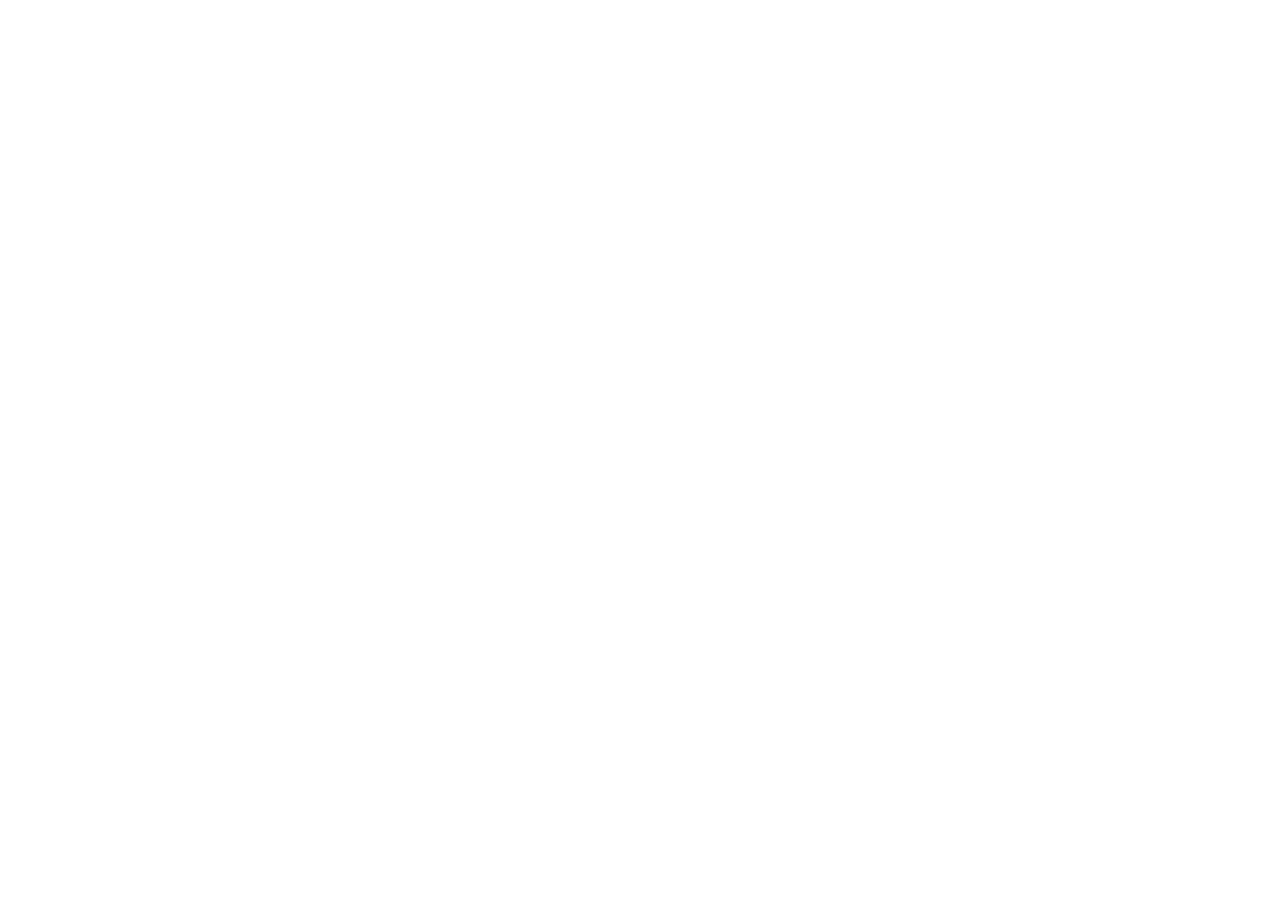
==== index.html @ ea88777b "创建仓库" ====
<!DOCTYPE html>
<html lang="en">
<head>
    <meta charset="UTF-8">
    <meta http-equiv="X-UA-Compatible" content="IE=edge">
    <meta name="viewport" content="width=device-width, initial-scale=1.0">
    <title>Document</title>
</head>
<body>
    
</body>
</html>
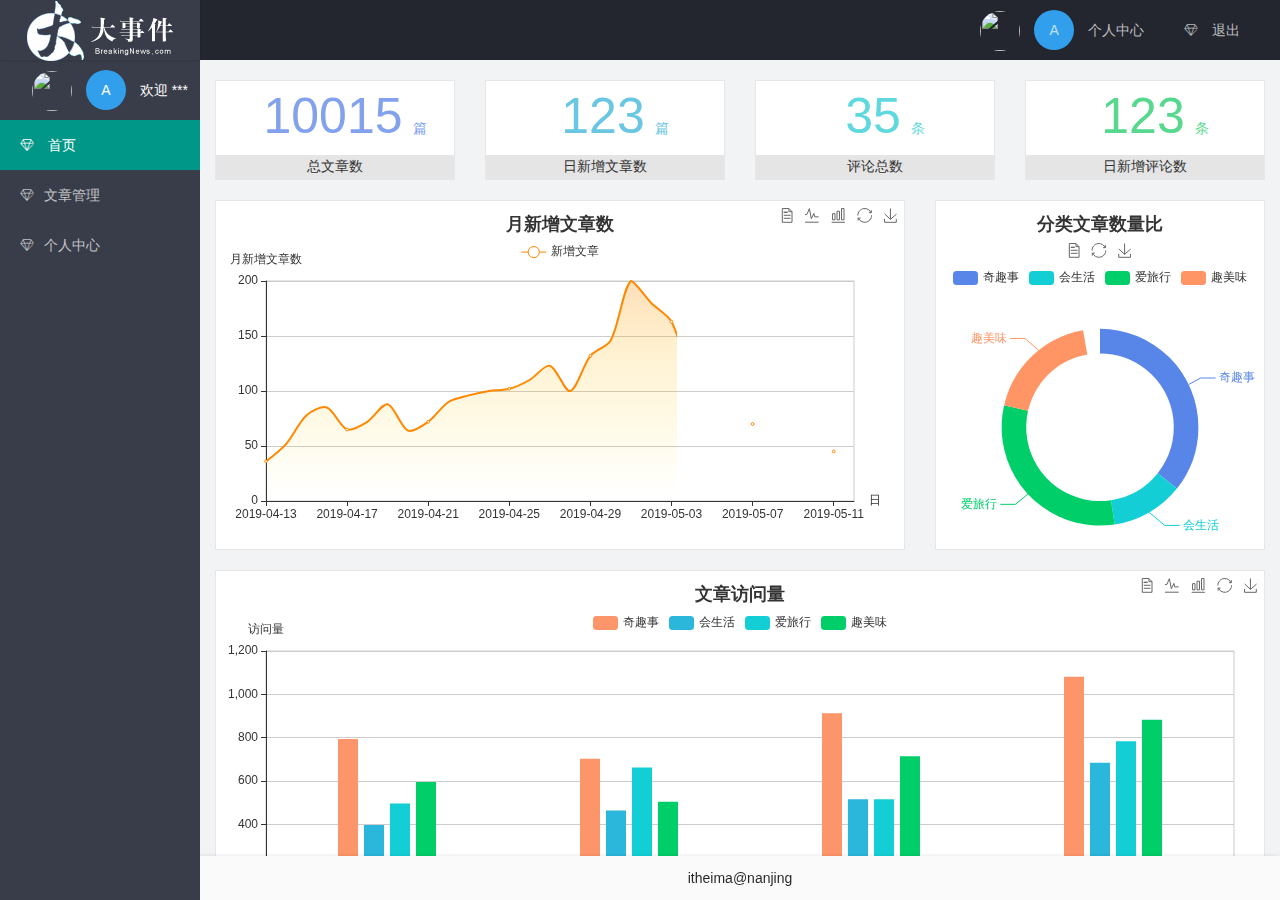
==== commit 946caa61: "bf_index开发中" ====
--- a/index.html
+++ b/index.html
@@ -1,12 +1,111 @@
 <!DOCTYPE html>
 <html lang="en">
+
 <head>
     <meta charset="UTF-8">
     <meta http-equiv="X-UA-Compatible" content="IE=edge">
     <meta name="viewport" content="width=device-width, initial-scale=1.0">
     <title>Document</title>
+    <link rel="stylesheet" href="./assets/lib/layui/css/layui.css">
+    <link rel="stylesheet" href="./assets/css/index.css">
 </head>
+
 <body>
-    
+    <div class="layui-layout layui-layout-admin">
+        <div class="layui-header">
+            <div class="layui-logo layui-hide-xs layui-bg-black">
+                <img src="./assets/images/logo.png" alt="">
+            </div>
+            <!-- 头部区域（可配合layui 已有的水平导航） -->
+            
+            <ul class="layui-nav layui-layout-right">
+                <li class="layui-nav-item layui-hide layui-show-md-inline-block">
+                    <a href="javascript:;" class="userinfo">
+                        <img src="//tva1.sinaimg.cn/crop.0.0.118.118.180/5db11ff4gw1e77d3nqrv8j203b03cweg.jpg"
+                            class="layui-nav-img">
+                            <span class="text-avatar">A</span>
+                        个人中心
+                    </a>
+                    <dl class="layui-nav-child">
+                        <dd><a href="">基本资料</a></dd>
+                        <dd><a href="">更换头像</a></dd>
+                        <dd><a href="">重置密码</a></dd>
+                    </dl>
+                </li>
+                <li class="layui-nav-item" lay-header-event="menuRight" lay-unselect>
+                    <a href="javascript:;">
+                        <!-- <i class="layui-icon layui-icon-more-vertical"></i> -->
+                        <i class="layui-icon layui-icon-diamond"></i>  
+                        退出
+                    </a>
+                </li>
+            </ul>
+        </div>
+
+        <!-- 左侧导航区域（可配合layui已有的垂直导航） -->
+        <div class="layui-side layui-bg-black">
+            <div class="layui-side-scroll">
+                <div class="userinfo">
+                    <img src="//tva1.sinaimg.cn/crop.0.0.118.118.180/5db11ff4gw1e77d3nqrv8j203b03cweg.jpg"
+                        class="layui-nav-img">
+                        <span class="text-avatar">A</span>
+                        <span>欢迎 ***</span>
+                </div>
+                <ul class="layui-nav layui-nav-tree " lay-filter="test" lay-shrink="all" >
+                    <li class="layui-nav-item layui-this">
+                        
+                        <a href="./home/dashboard.html" target="fm">
+                            <i class="layui-icon layui-icon-diamond"></i>  首页</a>
+                    </li>
+                    <!-- 文章管理 -->
+                    <li class="layui-nav-item ">
+                        
+                        <a class="" href="javascript:;">
+                            <i class="layui-icon layui-icon-diamond"></i>文章管理</a>
+                        <dl class="layui-nav-child ">
+                            <dd><a href="javascript:;">
+                                <i class="layui-icon layui-icon-diamond"></i>  文章类别</a></dd>
+                            <dd><a href="javascript:;">
+                                <i class="layui-icon layui-icon-diamond"></i>  文章列表</a></dd>
+                            <dd><a href="javascript:;">
+                                <i class="layui-icon layui-icon-diamond"></i>  发布文章</a></dd>
+                        </dl>
+                    </li>
+                    <!-- 个人中心 -->
+                    <li class="layui-nav-item ">
+                        <a href="javascript:;">
+                            <i class="layui-icon layui-icon-diamond"></i>个人中心</a>
+                        <dl class="layui-nav-child">
+                            <dd><a href="javascript:;">
+                                <i class="layui-icon layui-icon-diamond"></i>  基本资料</a></dd>
+                            <dd><a href="javascript:;">
+                                <i class="layui-icon layui-icon-diamond"></i>  更换头像</a></dd>
+                            <dd><a href="javascript:;">
+                                <i class="layui-icon layui-icon-diamond"></i>  重置密码</a></dd>
+                        </dl>
+                    </li>
+                </ul>
+            </div>
+        </div>
+
+        <!-- 内容主体区域 -->
+        <div class="layui-body">
+                <iframe name="fm" src="./home/dashboard.html" frameborder="0"></iframe>
+        </div>
+`
+        <div class="layui-footer">
+            <!-- 底部固定区域 -->
+            itheima@nanjing
+        </div>
+    </div>
+
+
+
+
+    <script src="./assets/lib/layui/layui.all.js"></script>
+    <script src="./assets/lib/jquery.js"></script>
+    <script src="./assets/js/baseApi.js"></script>
+    <script src="./assets/js/index.js"></script>
 </body>
+
 </html>--- a/assets/lib/layui/css/layui.css
+++ b/assets/lib/layui/css/layui.css
@@ -0,0 +1 @@
+.layui-inline,img{display:inline-block;vertical-align:middle}h1,h2,h3,h4,h5,h6{font-weight:400}a,body{color:#333}.layui-edge,.layui-header,.layui-inline,.layui-main{position:relative}.layui-edge,hr{height:0;overflow:hidden}.layui-layout-body,.layui-side,.layui-side-scroll{overflow-x:hidden}.layui-edge,.layui-elip,hr{overflow:hidden}.layui-btn,.layui-edge,.layui-inline,img{vertical-align:middle}.layui-btn,.layui-disabled,.layui-icon,.layui-unselect{-moz-user-select:none;-webkit-user-select:none;-ms-user-select:none}blockquote,body,button,dd,div,dl,dt,form,h1,h2,h3,h4,h5,h6,input,li,ol,p,pre,td,textarea,th,ul{margin:0;padding:0;-webkit-tap-highlight-color:rgba(0,0,0,0)}a:active,a:hover{outline:0}img{border:none}li{list-style:none}table{border-collapse:collapse;border-spacing:0}h4,h5,h6{font-size:100%}button,input,optgroup,option,select,textarea{font-family:inherit;font-size:inherit;font-style:inherit;font-weight:inherit;outline:0}pre{white-space:pre-wrap;white-space:-moz-pre-wrap;white-space:-pre-wrap;white-space:-o-pre-wrap;word-wrap:break-word}body{line-height:1.6;color:rgba(0,0,0,.85);font:14px Helvetica Neue,Helvetica,PingFang SC,Tahoma,Arial,sans-serif}hr{line-height:0;margin:10px 0;padding:0;border:none!important;border-bottom:1px solid #eee!important;clear:both;background:0 0}a{text-decoration:none}a:hover{color:#777}a cite{font-style:normal;*cursor:pointer}.layui-border-box,.layui-border-box *{box-sizing:border-box}.layui-box,.layui-box *{box-sizing:content-box}.layui-clear{clear:both;*zoom:1}.layui-clear:after{content:'\20';clear:both;*zoom:1;display:block;height:0}.layui-inline{*display:inline;*zoom:1}.layui-btn,.layui-btn-group,.layui-edge{display:inline-block}.layui-edge{width:0;border-width:6px;border-style:dashed;border-color:transparent}.layui-edge-top{top:-4px;border-bottom-color:#999;border-bottom-style:solid}.layui-edge-right{border-left-color:#999;border-left-style:solid}.layui-edge-bottom{top:2px;border-top-color:#999;border-top-style:solid}.layui-edge-left{border-right-color:#999;border-right-style:solid}.layui-elip{text-overflow:ellipsis;white-space:nowrap}.layui-disabled,.layui-disabled:hover{color:#d2d2d2!important;cursor:not-allowed!important}.layui-circle{border-radius:100%}.layui-show{display:block!important}.layui-hide{display:none!important}.layui-show-v{visibility:visible!important}.layui-hide-v{visibility:hidden!important}@font-face{font-family:layui-icon;src:url(../font/iconfont.eot?v=256);src:url(../font/iconfont.eot?v=256#iefix) format('embedded-opentype'),url(../font/iconfont.woff2?v=256) format('woff2'),url(../font/iconfont.woff?v=256) format('woff'),url(../font/iconfont.ttf?v=256) format('truetype'),url(../font/iconfont.svg?v=256#layui-icon) format('svg')}.layui-icon{font-family:layui-icon!important;font-size:16px;font-style:normal;-webkit-font-smoothing:antialiased;-moz-osx-font-smoothing:grayscale}.layui-icon-reply-fill:before{content:"\e611"}.layui-icon-set-fill:before{content:"\e614"}.layui-icon-menu-fill:before{content:"\e60f"}.layui-icon-search:before{content:"\e615"}.layui-icon-share:before{content:"\e641"}.layui-icon-set-sm:before{content:"\e620"}.layui-icon-engine:before{content:"\e628"}.layui-icon-close:before{content:"\1006"}.layui-icon-close-fill:before{content:"\1007"}.layui-icon-chart-screen:before{content:"\e629"}.layui-icon-star:before{content:"\e600"}.layui-icon-circle-dot:before{content:"\e617"}.layui-icon-chat:before{content:"\e606"}.layui-icon-release:before{content:"\e609"}.layui-icon-list:before{content:"\e60a"}.layui-icon-chart:before{content:"\e62c"}.layui-icon-ok-circle:before{content:"\1005"}.layui-icon-layim-theme:before{content:"\e61b"}.layui-icon-table:before{content:"\e62d"}.layui-icon-right:before{content:"\e602"}.layui-icon-left:before{content:"\e603"}.layui-icon-cart-simple:before{content:"\e698"}.layui-icon-face-cry:before{content:"\e69c"}.layui-icon-face-smile:before{content:"\e6af"}.layui-icon-survey:before{content:"\e6b2"}.layui-icon-tree:before{content:"\e62e"}.layui-icon-ie:before{content:"\e7bb"}.layui-icon-upload-circle:before{content:"\e62f"}.layui-icon-add-circle:before{content:"\e61f"}.layui-icon-download-circle:before{content:"\e601"}.layui-icon-templeate-1:before{content:"\e630"}.layui-icon-util:before{content:"\e631"}.layui-icon-face-surprised:before{content:"\e664"}.layui-icon-edit:before{content:"\e642"}.layui-icon-speaker:before{content:"\e645"}.layui-icon-down:before{content:"\e61a"}.layui-icon-file:before{content:"\e621"}.layui-icon-layouts:before{content:"\e632"}.layui-icon-rate-half:before{content:"\e6c9"}.layui-icon-add-circle-fine:before{content:"\e608"}.layui-icon-prev-circle:before{content:"\e633"}.layui-icon-read:before{content:"\e705"}.layui-icon-404:before{content:"\e61c"}.layui-icon-carousel:before{content:"\e634"}.layui-icon-help:before{content:"\e607"}.layui-icon-code-circle:before{content:"\e635"}.layui-icon-windows:before{content:"\e67f"}.layui-icon-water:before{content:"\e636"}.layui-icon-username:before{content:"\e66f"}.layui-icon-find-fill:before{content:"\e670"}.layui-icon-about:before{content:"\e60b"}.layui-icon-location:before{content:"\e715"}.layui-icon-up:before{content:"\e619"}.layui-icon-pause:before{content:"\e651"}.layui-icon-date:before{content:"\e637"}.layui-icon-layim-uploadfile:before{content:"\e61d"}.layui-icon-delete:before{content:"\e640"}.layui-icon-play:before{content:"\e652"}.layui-icon-top:before{content:"\e604"}.layui-icon-firefox:before{content:"\e686"}.layui-icon-friends:before{content:"\e612"}.layui-icon-refresh-3:before{content:"\e9aa"}.layui-icon-ok:before{content:"\e605"}.layui-icon-layer:before{content:"\e638"}.layui-icon-face-smile-fine:before{content:"\e60c"}.layui-icon-dollar:before{content:"\e659"}.layui-icon-group:before{content:"\e613"}.layui-icon-layim-download:before{content:"\e61e"}.layui-icon-picture-fine:before{content:"\e60d"}.layui-icon-link:before{content:"\e64c"}.layui-icon-diamond:before{content:"\e735"}.layui-icon-log:before{content:"\e60e"}.layui-icon-key:before{content:"\e683"}.layui-icon-rate-solid:before{content:"\e67a"}.layui-icon-fonts-del:before{content:"\e64f"}.layui-icon-unlink:before{content:"\e64d"}.layui-icon-fonts-clear:before{content:"\e639"}.layui-icon-triangle-r:before{content:"\e623"}.layui-icon-circle:before{content:"\e63f"}.layui-icon-radio:before{content:"\e643"}.layui-icon-align-center:before{content:"\e647"}.layui-icon-align-right:before{content:"\e648"}.layui-icon-align-left:before{content:"\e649"}.layui-icon-loading-1:before{content:"\e63e"}.layui-icon-return:before{content:"\e65c"}.layui-icon-fonts-strong:before{content:"\e62b"}.layui-icon-upload:before{content:"\e67c"}.layui-icon-dialogue:before{content:"\e63a"}.layui-icon-video:before{content:"\e6ed"}.layui-icon-headset:before{content:"\e6fc"}.layui-icon-cellphone-fine:before{content:"\e63b"}.layui-icon-add-1:before{content:"\e654"}.layui-icon-face-smile-b:before{content:"\e650"}.layui-icon-fonts-html:before{content:"\e64b"}.layui-icon-screen-full:before{content:"\e622"}.layui-icon-form:before{content:"\e63c"}.layui-icon-cart:before{content:"\e657"}.layui-icon-camera-fill:before{content:"\e65d"}.layui-icon-tabs:before{content:"\e62a"}.layui-icon-heart-fill:before{content:"\e68f"}.layui-icon-fonts-code:before{content:"\e64e"}.layui-icon-ios:before{content:"\e680"}.layui-icon-at:before{content:"\e687"}.layui-icon-fire:before{content:"\e756"}.layui-icon-set:before{content:"\e716"}.layui-icon-fonts-u:before{content:"\e646"}.layui-icon-triangle-d:before{content:"\e625"}.layui-icon-tips:before{content:"\e702"}.layui-icon-picture:before{content:"\e64a"}.layui-icon-more-vertical:before{content:"\e671"}.layui-icon-bluetooth:before{content:"\e689"}.layui-icon-flag:before{content:"\e66c"}.layui-icon-loading:before{content:"\e63d"}.layui-icon-fonts-i:before{content:"\e644"}.layui-icon-refresh-1:before{content:"\e666"}.layui-icon-rmb:before{content:"\e65e"}.layui-icon-addition:before{content:"\e624"}.layui-icon-home:before{content:"\e68e"}.layui-icon-time:before{content:"\e68d"}.layui-icon-user:before{content:"\e770"}.layui-icon-notice:before{content:"\e667"}.layui-icon-chrome:before{content:"\e68a"}.layui-icon-edge:before{content:"\e68b"}.layui-icon-login-weibo:before{content:"\e675"}.layui-icon-voice:before{content:"\e688"}.layui-icon-upload-drag:before{content:"\e681"}.layui-icon-login-qq:before{content:"\e676"}.layui-icon-snowflake:before{content:"\e6b1"}.layui-icon-heart:before{content:"\e68c"}.layui-icon-logout:before{content:"\e682"}.layui-icon-file-b:before{content:"\e655"}.layui-icon-template:before{content:"\e663"}.layui-icon-transfer:before{content:"\e691"}.layui-icon-auz:before{content:"\e672"}.layui-icon-console:before{content:"\e665"}.layui-icon-app:before{content:"\e653"}.layui-icon-prev:before{content:"\e65a"}.layui-icon-website:before{content:"\e7ae"}.layui-icon-next:before{content:"\e65b"}.layui-icon-component:before{content:"\e857"}.layui-icon-android:before{content:"\e684"}.layui-icon-more:before{content:"\e65f"}.layui-icon-login-wechat:before{content:"\e677"}.layui-icon-shrink-right:before{content:"\e668"}.layui-icon-spread-left:before{content:"\e66b"}.layui-icon-camera:before{content:"\e660"}.layui-icon-note:before{content:"\e66e"}.layui-icon-refresh:before{content:"\e669"}.layui-icon-female:before{content:"\e661"}.layui-icon-male:before{content:"\e662"}.layui-icon-screen-restore:before{content:"\e758"}.layui-icon-password:before{content:"\e673"}.layui-icon-senior:before{content:"\e674"}.layui-icon-theme:before{content:"\e66a"}.layui-icon-tread:before{content:"\e6c5"}.layui-icon-praise:before{content:"\e6c6"}.layui-icon-star-fill:before{content:"\e658"}.layui-icon-rate:before{content:"\e67b"}.layui-icon-template-1:before{content:"\e656"}.layui-icon-vercode:before{content:"\e679"}.layui-icon-service:before{content:"\e626"}.layui-icon-cellphone:before{content:"\e678"}.layui-icon-print:before{content:"\e66d"}.layui-icon-cols:before{content:"\e610"}.layui-icon-wifi:before{content:"\e7e0"}.layui-icon-export:before{content:"\e67d"}.layui-icon-rss:before{content:"\e808"}.layui-icon-slider:before{content:"\e714"}.layui-icon-email:before{content:"\e618"}.layui-icon-subtraction:before{content:"\e67e"}.layui-icon-mike:before{content:"\e6dc"}.layui-icon-light:before{content:"\e748"}.layui-icon-gift:before{content:"\e627"}.layui-icon-mute:before{content:"\e685"}.layui-icon-reduce-circle:before{content:"\e616"}.layui-icon-music:before{content:"\e690"}.layui-main{width:1140px;margin:0 auto}.layui-header{z-index:1000;height:60px}.layui-header a:hover{transition:all .5s;-webkit-transition:all .5s}.layui-side{position:fixed;left:0;top:0;bottom:0;z-index:999;width:200px}.layui-side-scroll{position:relative;width:220px;height:100%}.layui-body{position:relative;left:200px;right:0;top:0;bottom:0;z-index:900;width:auto;box-sizing:border-box}.layui-layout-admin .layui-header{position:fixed;top:0;left:0;right:0;background-color:#23262E}.layui-layout-admin .layui-side{top:60px;width:200px;overflow-x:hidden}.layui-layout-admin .layui-body{position:absolute;top:60px;padding-bottom:44px}.layui-layout-admin .layui-main{width:auto;margin:0 15px}.layui-layout-admin .layui-footer{position:fixed;left:200px;right:0;bottom:0;z-index:990;height:44px;line-height:44px;padding:0 15px;box-shadow:-1px 0 4px rgb(0 0 0 / 12%);background-color:#FAFAFA}.layui-layout-admin .layui-logo{position:absolute;left:0;top:0;width:200px;height:100%;line-height:60px;text-align:center;color:#009688;font-size:16px;box-shadow:0 1px 2px 0 rgb(0 0 0 / 15%)}.layui-layout-admin .layui-header .layui-nav{background:0 0}.layui-layout-left{position:absolute!important;left:200px;top:0}.layui-layout-right{position:absolute!important;right:0;top:0}.layui-container{position:relative;margin:0 auto;padding:0 15px;box-sizing:border-box}.layui-fluid{position:relative;margin:0 auto;padding:0 15px}.layui-row:after,.layui-row:before{content:"";display:block;clear:both}.layui-col-lg1,.layui-col-lg10,.layui-col-lg11,.layui-col-lg12,.layui-col-lg2,.layui-col-lg3,.layui-col-lg4,.layui-col-lg5,.layui-col-lg6,.layui-col-lg7,.layui-col-lg8,.layui-col-lg9,.layui-col-md1,.layui-col-md10,.layui-col-md11,.layui-col-md12,.layui-col-md2,.layui-col-md3,.layui-col-md4,.layui-col-md5,.layui-col-md6,.layui-col-md7,.layui-col-md8,.layui-col-md9,.layui-col-sm1,.layui-col-sm10,.layui-col-sm11,.layui-col-sm12,.layui-col-sm2,.layui-col-sm3,.layui-col-sm4,.layui-col-sm5,.layui-col-sm6,.layui-col-sm7,.layui-col-sm8,.layui-col-sm9,.layui-col-xs1,.layui-col-xs10,.layui-col-xs11,.layui-col-xs12,.layui-col-xs2,.layui-col-xs3,.layui-col-xs4,.layui-col-xs5,.layui-col-xs6,.layui-col-xs7,.layui-col-xs8,.layui-col-xs9{position:relative;display:block;box-sizing:border-box}.layui-col-xs1,.layui-col-xs10,.layui-col-xs11,.layui-col-xs12,.layui-col-xs2,.layui-col-xs3,.layui-col-xs4,.layui-col-xs5,.layui-col-xs6,.layui-col-xs7,.layui-col-xs8,.layui-col-xs9{float:left}.layui-col-xs1{width:8.33333333%}.layui-col-xs2{width:16.66666667%}.layui-col-xs3{width:25%}.layui-col-xs4{width:33.33333333%}.layui-col-xs5{width:41.66666667%}.layui-col-xs6{width:50%}.layui-col-xs7{width:58.33333333%}.layui-col-xs8{width:66.66666667%}.layui-col-xs9{width:75%}.layui-col-xs10{width:83.33333333%}.layui-col-xs11{width:91.66666667%}.layui-col-xs12{width:100%}.layui-col-xs-offset1{margin-left:8.33333333%}.layui-col-xs-offset2{margin-left:16.66666667%}.layui-col-xs-offset3{margin-left:25%}.layui-col-xs-offset4{margin-left:33.33333333%}.layui-col-xs-offset5{margin-left:41.66666667%}.layui-col-xs-offset6{margin-left:50%}.layui-col-xs-offset7{margin-left:58.33333333%}.layui-col-xs-offset8{margin-left:66.66666667%}.layui-col-xs-offset9{margin-left:75%}.layui-col-xs-offset10{margin-left:83.33333333%}.layui-col-xs-offset11{margin-left:91.66666667%}.layui-col-xs-offset12{margin-left:100%}@media screen and (max-width:768px){.layui-hide-xs{display:none!important}.layui-show-xs-block{display:block!important}.layui-show-xs-inline{display:inline!important}.layui-show-xs-inline-block{display:inline-block!important}}@media screen and (min-width:768px){.layui-container{width:750px}.layui-hide-sm{display:none!important}.layui-show-sm-block{display:block!important}.layui-show-sm-inline{display:inline!important}.layui-show-sm-inline-block{display:inline-block!important}.layui-col-sm1,.layui-col-sm10,.layui-col-sm11,.layui-col-sm12,.layui-col-sm2,.layui-col-sm3,.layui-col-sm4,.layui-col-sm5,.layui-col-sm6,.layui-col-sm7,.layui-col-sm8,.layui-col-sm9{float:left}.layui-col-sm1{width:8.33333333%}.layui-col-sm2{width:16.66666667%}.layui-col-sm3{width:25%}.layui-col-sm4{width:33.33333333%}.layui-col-sm5{width:41.66666667%}.layui-col-sm6{width:50%}.layui-col-sm7{width:58.33333333%}.layui-col-sm8{width:66.66666667%}.layui-col-sm9{width:75%}.layui-col-sm10{width:83.33333333%}.layui-col-sm11{width:91.66666667%}.layui-col-sm12{width:100%}.layui-col-sm-offset1{margin-left:8.33333333%}.layui-col-sm-offset2{margin-left:16.66666667%}.layui-col-sm-offset3{margin-left:25%}.layui-col-sm-offset4{margin-left:33.33333333%}.layui-col-sm-offset5{margin-left:41.66666667%}.layui-col-sm-offset6{margin-left:50%}.layui-col-sm-offset7{margin-left:58.33333333%}.layui-col-sm-offset8{margin-left:66.66666667%}.layui-col-sm-offset9{margin-left:75%}.layui-col-sm-offset10{margin-left:83.33333333%}.layui-col-sm-offset11{margin-left:91.66666667%}.layui-col-sm-offset12{margin-left:100%}}@media screen and (min-width:992px){.layui-container{width:970px}.layui-hide-md{display:none!important}.layui-show-md-block{display:block!important}.layui-show-md-inline{display:inline!important}.layui-show-md-inline-block{display:inline-block!important}.layui-col-md1,.layui-col-md10,.layui-col-md11,.layui-col-md12,.layui-col-md2,.layui-col-md3,.layui-col-md4,.layui-col-md5,.layui-col-md6,.layui-col-md7,.layui-col-md8,.layui-col-md9{float:left}.layui-col-md1{width:8.33333333%}.layui-col-md2{width:16.66666667%}.layui-col-md3{width:25%}.layui-col-md4{width:33.33333333%}.layui-col-md5{width:41.66666667%}.layui-col-md6{width:50%}.layui-col-md7{width:58.33333333%}.layui-col-md8{width:66.66666667%}.layui-col-md9{width:75%}.layui-col-md10{width:83.33333333%}.layui-col-md11{width:91.66666667%}.layui-col-md12{width:100%}.layui-col-md-offset1{margin-left:8.33333333%}.layui-col-md-offset2{margin-left:16.66666667%}.layui-col-md-offset3{margin-left:25%}.layui-col-md-offset4{margin-left:33.33333333%}.layui-col-md-offset5{margin-left:41.66666667%}.layui-col-md-offset6{margin-left:50%}.layui-col-md-offset7{margin-left:58.33333333%}.layui-col-md-offset8{margin-left:66.66666667%}.layui-col-md-offset9{margin-left:75%}.layui-col-md-offset10{margin-left:83.33333333%}.layui-col-md-offset11{margin-left:91.66666667%}.layui-col-md-offset12{margin-left:100%}}@media screen and (min-width:1200px){.layui-container{width:1170px}.layui-hide-lg{display:none!important}.layui-show-lg-block{display:block!important}.layui-show-lg-inline{display:inline!important}.layui-show-lg-inline-block{display:inline-block!important}.layui-col-lg1,.layui-col-lg10,.layui-col-lg11,.layui-col-lg12,.layui-col-lg2,.layui-col-lg3,.layui-col-lg4,.layui-col-lg5,.layui-col-lg6,.layui-col-lg7,.layui-col-lg8,.layui-col-lg9{float:left}.layui-col-lg1{width:8.33333333%}.layui-col-lg2{width:16.66666667%}.layui-col-lg3{width:25%}.layui-col-lg4{width:33.33333333%}.layui-col-lg5{width:41.66666667%}.layui-col-lg6{width:50%}.layui-col-lg7{width:58.33333333%}.layui-col-lg8{width:66.66666667%}.layui-col-lg9{width:75%}.layui-col-lg10{width:83.33333333%}.layui-col-lg11{width:91.66666667%}.layui-col-lg12{width:100%}.layui-col-lg-offset1{margin-left:8.33333333%}.layui-col-lg-offset2{margin-left:16.66666667%}.layui-col-lg-offset3{margin-left:25%}.layui-col-lg-offset4{margin-left:33.33333333%}.layui-col-lg-offset5{margin-left:41.66666667%}.layui-col-lg-offset6{margin-left:50%}.layui-col-lg-offset7{margin-left:58.33333333%}.layui-col-lg-offset8{margin-left:66.66666667%}.layui-col-lg-offset9{margin-left:75%}.layui-col-lg-offset10{margin-left:83.33333333%}.layui-col-lg-offset11{margin-left:91.66666667%}.layui-col-lg-offset12{margin-left:100%}}.layui-col-space1{margin:-.5px}.layui-col-space1>*{padding:.5px}.layui-col-space2{margin:-1px}.layui-col-space2>*{padding:1px}.layui-col-space4{margin:-2px}.layui-col-space4>*{padding:2px}.layui-col-space5{margin:-2.5px}.layui-col-space5>*{padding:2.5px}.layui-col-space6{margin:-3px}.layui-col-space6>*{padding:3px}.layui-col-space8{margin:-4px}.layui-col-space8>*{padding:4px}.layui-col-space10{margin:-5px}.layui-col-space10>*{padding:5px}.layui-col-space12{margin:-6px}.layui-col-space12>*{padding:6px}.layui-col-space14{margin:-7px}.layui-col-space14>*{padding:7px}.layui-col-space15{margin:-7.5px}.layui-col-space15>*{padding:7.5px}.layui-col-space16{margin:-8px}.layui-col-space16>*{padding:8px}.layui-col-space18{margin:-9px}.layui-col-space18>*{padding:9px}.layui-col-space20{margin:-10px}.layui-col-space20>*{padding:10px}.layui-col-space22{margin:-11px}.layui-col-space22>*{padding:11px}.layui-col-space24{margin:-12px}.layui-col-space24>*{padding:12px}.layui-col-space25{margin:-12.5px}.layui-col-space25>*{padding:12.5px}.layui-col-space26{margin:-13px}.layui-col-space26>*{padding:13px}.layui-col-space28{margin:-14px}.layui-col-space28>*{padding:14px}.layui-col-space30{margin:-15px}.layui-col-space30>*{padding:15px}.layui-btn,.layui-input,.layui-select,.layui-textarea,.layui-upload-button{outline:0;-webkit-appearance:none;transition:all .3s;-webkit-transition:all .3s;box-sizing:border-box}.layui-elem-quote{margin-bottom:10px;padding:15px;line-height:1.6;border-left:5px solid #5FB878;border-radius:0 2px 2px 0;background-color:#FAFAFA}.layui-quote-nm{border-style:solid;border-width:1px 1px 1px 5px;background:0 0}.layui-elem-field{margin-bottom:10px;padding:0;border-width:1px;border-style:solid}.layui-elem-field legend{margin-left:20px;padding:0 10px;font-size:20px;font-weight:300}.layui-field-title{margin:10px 0 20px;border-width:1px 0 0}.layui-field-box{padding:15px}.layui-field-title .layui-field-box{padding:10px 0}.layui-progress{position:relative;height:6px;border-radius:20px;background-color:#eee}.layui-progress-bar{position:absolute;left:0;top:0;width:0;max-width:100%;height:6px;border-radius:20px;text-align:right;background-color:#5FB878;transition:all .3s;-webkit-transition:all .3s}.layui-progress-big,.layui-progress-big .layui-progress-bar{height:18px;line-height:18px}.layui-progress-text{position:relative;top:-20px;line-height:18px;font-size:12px;color:#666}.layui-progress-big .layui-progress-text{position:static;padding:0 10px;color:#fff}.layui-collapse{border-width:1px;border-style:solid;border-radius:2px}.layui-colla-content,.layui-colla-item{border-top-width:1px;border-top-style:solid}.layui-colla-item:first-child{border-top:none}.layui-colla-title{position:relative;height:42px;line-height:42px;padding:0 15px 0 35px;color:#333;background-color:#FAFAFA;cursor:pointer;font-size:14px;overflow:hidden}.layui-colla-content{display:none;padding:10px 15px;line-height:1.6;color:#666}.layui-colla-icon{position:absolute;left:15px;top:0;font-size:14px}.layui-card-body,.layui-card-header,.layui-form-label,.layui-form-mid,.layui-form-select,.layui-input-block,.layui-input-inline,.layui-panel,.layui-textarea{position:relative}.layui-card{margin-bottom:15px;border-radius:2px;background-color:#fff;box-shadow:0 1px 2px 0 rgba(0,0,0,.05)}.layui-form-select dl,.layui-panel{box-shadow:1px 1px 4px rgb(0 0 0 / 8%)}.layui-card:last-child{margin-bottom:0}.layui-card-header{height:42px;line-height:42px;padding:0 15px;border-bottom:1px solid #f6f6f6;color:#333;border-radius:2px 2px 0 0;font-size:14px}.layui-card-body{padding:10px 15px;line-height:24px}.layui-card-body[pad15]{padding:15px}.layui-card-body[pad20]{padding:20px}.layui-card-body .layui-table{margin:5px 0}.layui-card .layui-tab{margin:0}.layui-panel{border-width:1px;border-style:solid;border-radius:2px;background-color:#fff;color:#666}.layui-bg-black,.layui-bg-blue,.layui-bg-cyan,.layui-bg-green,.layui-bg-orange,.layui-bg-red{color:#fff!important}.layui-panel-window{position:relative;padding:15px;border-radius:0;border-top:5px solid #eee;background-color:#fff}.layui-border,.layui-border-black,.layui-border-blue,.layui-border-cyan,.layui-border-green,.layui-border-orange,.layui-border-red{border-width:1px;border-style:solid}.layui-auxiliar-moving{position:fixed;left:0;right:0;top:0;bottom:0;width:100%;height:100%;background:0 0;z-index:9999999999}.layui-bg-red{background-color:#FF5722!important}.layui-bg-orange{background-color:#FFB800!important}.layui-bg-green{background-color:#009688!important}.layui-bg-cyan{background-color:#2F4056!important}.layui-bg-blue{background-color:#1E9FFF!important}.layui-bg-black{background-color:#393D49!important}.layui-bg-gray{background-color:#FAFAFA!important;color:#666!important}.layui-badge-rim,.layui-border,.layui-colla-content,.layui-colla-item,.layui-collapse,.layui-elem-field,.layui-form-pane .layui-form-item[pane],.layui-form-pane .layui-form-label,.layui-input,.layui-layedit,.layui-layedit-tool,.layui-panel,.layui-quote-nm,.layui-select,.layui-tab-bar,.layui-tab-card,.layui-tab-title,.layui-tab-title .layui-this:after,.layui-textarea{border-color:#eee}.layui-border{color:#666!important}.layui-border-red{border-color:#FF5722!important;color:#FF5722!important}.layui-border-orange{border-color:#FFB800!important;color:#FFB800!important}.layui-border-green{border-color:#009688!important;color:#009688!important}.layui-border-cyan{border-color:#2F4056!important;color:#2F4056!important}.layui-border-blue{border-color:#1E9FFF!important;color:#1E9FFF!important}.layui-border-black{border-color:#393D49!important;color:#393D49!important}.layui-timeline-item:before{background-color:#eee}.layui-text{line-height:1.6;font-size:14px;color:#666}.layui-text h1,.layui-text h2,.layui-text h3{font-weight:500;color:#333}.layui-text h1{font-size:30px}.layui-text h2{font-size:24px}.layui-text h3{font-size:18px}.layui-text a:not(.layui-btn){color:#01AAED}.layui-text a:not(.layui-btn):hover{text-decoration:underline}.layui-text ul{padding:5px 0 5px 15px}.layui-text ul li{margin-top:5px;list-style-type:disc}.layui-text em,.layui-word-aux{color:#999!important;padding-left:5px!important;padding-right:5px!important}.layui-text p{margin:10px 0}.layui-text p:first-child{margin-top:0}.layui-font-12{font-size:12px!important}.layui-font-14{font-size:14px!important}.layui-font-16{font-size:16px!important}.layui-font-18{font-size:18px!important}.layui-font-20{font-size:20px!important}.layui-font-red{color:#FF5722!important}.layui-font-orange{color:#FFB800!important}.layui-font-green{color:#009688!important}.layui-font-cyan{color:#2F4056!important}.layui-font-blue{color:#01AAED!important}.layui-font-black{color:#000!important}.layui-font-gray{color:#c2c2c2!important}.layui-btn{height:38px;line-height:38px;border:1px solid transparent;padding:0 18px;background-color:#009688;color:#fff;white-space:nowrap;text-align:center;font-size:14px;border-radius:2px;cursor:pointer}.layui-btn:hover{opacity:.8;filter:alpha(opacity=80);color:#fff}.layui-btn:active{opacity:1;filter:alpha(opacity=100)}.layui-btn+.layui-btn{margin-left:10px}.layui-btn-container{font-size:0}.layui-btn-container .layui-btn{margin-right:10px;margin-bottom:10px}.layui-btn-container .layui-btn+.layui-btn{margin-left:0}.layui-table .layui-btn-container .layui-btn{margin-bottom:9px}.layui-btn-radius{border-radius:100px}.layui-btn .layui-icon{padding:0 2px;vertical-align:middle\9;vertical-align:bottom}.layui-btn-primary{border-color:#d2d2d2;background:0 0;color:#666}.layui-btn-primary:hover{border-color:#009688;color:#333}.layui-btn-normal{background-color:#1E9FFF}.layui-btn-warm{background-color:#FFB800}.layui-btn-danger{background-color:#FF5722}.layui-btn-checked{background-color:#5FB878}.layui-btn-disabled,.layui-btn-disabled:active,.layui-btn-disabled:hover{border-color:#eee!important;background-color:#FBFBFB!important;color:#d2d2d2!important;cursor:not-allowed!important;opacity:1}.layui-btn-lg{height:44px;line-height:44px;padding:0 25px;font-size:16px}.layui-btn-sm{height:30px;line-height:30px;padding:0 10px;font-size:12px}.layui-btn-xs{height:22px;line-height:22px;padding:0 5px;font-size:12px}.layui-btn-xs i{font-size:12px!important}.layui-btn-group{vertical-align:middle;font-size:0}.layui-btn-group .layui-btn{margin-left:0!important;margin-right:0!important;border-left:1px solid rgba(255,255,255,.5);border-radius:0}.layui-btn-group .layui-btn-primary{border-left:none}.layui-btn-group .layui-btn-primary:hover{border-color:#d2d2d2;color:#009688}.layui-btn-group .layui-btn:first-child{border-left:none;border-radius:2px 0 0 2px}.layui-btn-group .layui-btn-primary:first-child{border-left:1px solid #d2d2d2}.layui-btn-group .layui-btn:last-child{border-radius:0 2px 2px 0}.layui-btn-group .layui-btn+.layui-btn{margin-left:0}.layui-btn-group+.layui-btn-group{margin-left:10px}.layui-btn-fluid{width:100%}.layui-input,.layui-select,.layui-textarea{height:38px;line-height:1.3;line-height:38px\9;border-width:1px;border-style:solid;background-color:#fff;color:rgba(0,0,0,.85);border-radius:2px}.layui-input::-webkit-input-placeholder,.layui-select::-webkit-input-placeholder,.layui-textarea::-webkit-input-placeholder{line-height:1.3}.layui-input,.layui-textarea{display:block;width:100%;padding-left:10px}.layui-input:hover,.layui-textarea:hover{border-color:#eee!important}.layui-input:focus,.layui-textarea:focus{border-color:#d2d2d2!important}.layui-textarea{min-height:100px;height:auto;line-height:20px;padding:6px 10px;resize:vertical}.layui-select{padding:0 10px}.layui-form input[type=checkbox],.layui-form input[type=radio],.layui-form select{display:none}.layui-form [lay-ignore]{display:initial}.layui-form-item{margin-bottom:15px;clear:both;*zoom:1}.layui-form-item:after{content:'\20';clear:both;*zoom:1;display:block;height:0}.layui-form-label{float:left;display:block;padding:9px 15px;width:80px;font-weight:400;line-height:20px;text-align:right}.layui-form-label-col{display:block;float:none;padding:9px 0;line-height:20px;text-align:left}.layui-form-item .layui-inline{margin-bottom:5px;margin-right:10px}.layui-input-block{margin-left:110px;min-height:36px}.layui-input-inline{display:inline-block;vertical-align:middle}.layui-form-item .layui-input-inline{float:left;width:190px;margin-right:10px}.layui-form-text .layui-input-inline{width:auto}.layui-form-mid{float:left;display:block;padding:9px 0!important;line-height:20px;margin-right:10px}.layui-form-danger+.layui-form-select .layui-input,.layui-form-danger:focus{border-color:#FF5722!important}.layui-form-select .layui-input{padding-right:30px;cursor:pointer}.layui-form-select .layui-edge{position:absolute;right:10px;top:50%;margin-top:-3px;cursor:pointer;border-width:6px;border-top-color:#c2c2c2;border-top-style:solid;transition:all .3s;-webkit-transition:all .3s}.layui-form-select dl{display:none;position:absolute;left:0;top:42px;padding:5px 0;z-index:899;min-width:100%;border:1px solid #eee;max-height:300px;overflow-y:auto;background-color:#fff;border-radius:2px;box-sizing:border-box}.layui-form-select dl dd,.layui-form-select dl dt{padding:0 10px;line-height:36px;white-space:nowrap;overflow:hidden;text-overflow:ellipsis}.layui-form-select dl dt{font-size:12px;color:#999}.layui-form-select dl dd{cursor:pointer}.layui-form-select dl dd:hover{background-color:#F6F6F6;-webkit-transition:.5s all;transition:.5s all}.layui-form-select .layui-select-group dd{padding-left:20px}.layui-form-select dl dd.layui-select-tips{padding-left:10px!important;color:#999}.layui-form-select dl dd.layui-this{background-color:#5FB878;color:#fff}.layui-form-checkbox,.layui-form-select dl dd.layui-disabled{background-color:#fff}.layui-form-selected dl{display:block}.layui-form-checkbox,.layui-form-checkbox *,.layui-form-switch{display:inline-block;vertical-align:middle}.layui-form-selected .layui-edge{margin-top:-9px;-webkit-transform:rotate(180deg);transform:rotate(180deg);margin-top:-3px\9}:root .layui-form-selected .layui-edge{margin-top:-9px\0/IE9}.layui-form-selectup dl{top:auto;bottom:42px}.layui-select-none{margin:5px 0;text-align:center;color:#999}.layui-select-disabled .layui-disabled{border-color:#eee!important}.layui-select-disabled .layui-edge{border-top-color:#d2d2d2}.layui-form-checkbox{position:relative;height:30px;line-height:30px;margin-right:10px;padding-right:30px;cursor:pointer;font-size:0;-webkit-transition:.1s linear;transition:.1s linear;box-sizing:border-box}.layui-form-checkbox span{padding:0 10px;height:100%;font-size:14px;border-radius:2px 0 0 2px;background-color:#d2d2d2;color:#fff;overflow:hidden;white-space:nowrap;text-overflow:ellipsis}.layui-form-checkbox:hover span{background-color:#c2c2c2}.layui-form-checkbox i{position:absolute;right:0;top:0;width:30px;height:28px;border:1px solid #d2d2d2;border-left:none;border-radius:0 2px 2px 0;color:#fff;font-size:20px;text-align:center}.layui-form-checkbox:hover i{border-color:#c2c2c2;color:#c2c2c2}.layui-form-checked,.layui-form-checked:hover{border-color:#5FB878}.layui-form-checked span,.layui-form-checked:hover span{background-color:#5FB878}.layui-form-checked i,.layui-form-checked:hover i{color:#5FB878}.layui-form-item .layui-form-checkbox{margin-top:4px}.layui-form-checkbox[lay-skin=primary]{height:auto!important;line-height:normal!important;min-width:18px;min-height:18px;border:none!important;margin-right:0;padding-left:28px;padding-right:0;background:0 0}.layui-form-checkbox[lay-skin=primary] span{padding-left:0;padding-right:15px;line-height:18px;background:0 0;color:#666}.layui-form-checkbox[lay-skin=primary] i{right:auto;left:0;width:16px;height:16px;line-height:16px;border:1px solid #d2d2d2;font-size:12px;border-radius:2px;background-color:#fff;-webkit-transition:.1s linear;transition:.1s linear}.layui-form-checkbox[lay-skin=primary]:hover i{border-color:#5FB878;color:#fff}.layui-form-checked[lay-skin=primary] i{border-color:#5FB878!important;background-color:#5FB878;color:#fff}.layui-checkbox-disabled[lay-skin=primary] span{background:0 0!important;color:#c2c2c2!important}.layui-checkbox-disabled[lay-skin=primary]:hover i{border-color:#d2d2d2}.layui-form-item .layui-form-checkbox[lay-skin=primary]{margin-top:10px}.layui-form-switch{position:relative;height:22px;line-height:22px;min-width:35px;padding:0 5px;margin-top:8px;border:1px solid #d2d2d2;border-radius:20px;cursor:pointer;background-color:#fff;-webkit-transition:.1s linear;transition:.1s linear}.layui-form-switch i{position:absolute;left:5px;top:3px;width:16px;height:16px;border-radius:20px;background-color:#d2d2d2;-webkit-transition:.1s linear;transition:.1s linear}.layui-form-switch em{position:relative;top:0;width:25px;margin-left:21px;padding:0!important;text-align:center!important;color:#999!important;font-style:normal!important;font-size:12px}.layui-form-onswitch{border-color:#5FB878;background-color:#5FB878}.layui-checkbox-disabled,.layui-checkbox-disabled i{border-color:#eee!important}.layui-form-onswitch i{left:100%;margin-left:-21px;background-color:#fff}.layui-form-onswitch em{margin-left:5px;margin-right:21px;color:#fff!important}.layui-checkbox-disabled span{background-color:#eee!important}.layui-checkbox-disabled em{color:#d2d2d2!important}.layui-checkbox-disabled:hover i{color:#fff!important}[lay-radio]{display:none}.layui-form-radio,.layui-form-radio *{display:inline-block;vertical-align:middle}.layui-form-radio{line-height:28px;margin:6px 10px 0 0;padding-right:10px;cursor:pointer;font-size:0}.layui-form-radio *{font-size:14px}.layui-form-radio>i{margin-right:8px;font-size:22px;color:#c2c2c2}.layui-form-radio:hover *,.layui-form-radioed,.layui-form-radioed>i{color:#5FB878}.layui-radio-disabled>i{color:#eee!important}.layui-radio-disabled *{color:#c2c2c2!important}.layui-form-pane .layui-form-label{width:110px;padding:8px 15px;height:38px;line-height:20px;border-width:1px;border-style:solid;border-radius:2px 0 0 2px;text-align:center;background-color:#FAFAFA;overflow:hidden;white-space:nowrap;text-overflow:ellipsis;box-sizing:border-box}.layui-form-pane .layui-input-inline{margin-left:-1px}.layui-form-pane .layui-input-block{margin-left:110px;left:-1px}.layui-form-pane .layui-input{border-radius:0 2px 2px 0}.layui-form-pane .layui-form-text .layui-form-label{float:none;width:100%;border-radius:2px;box-sizing:border-box;text-align:left}.layui-form-pane .layui-form-text .layui-input-inline{display:block;margin:0;top:-1px;clear:both}.layui-form-pane .layui-form-text .layui-input-block{margin:0;left:0;top:-1px}.layui-form-pane .layui-form-text .layui-textarea{min-height:100px;border-radius:0 0 2px 2px}.layui-form-pane .layui-form-checkbox{margin:4px 0 4px 10px}.layui-form-pane .layui-form-radio,.layui-form-pane .layui-form-switch{margin-top:6px;margin-left:10px}.layui-form-pane .layui-form-item[pane]{position:relative;border-width:1px;border-style:solid}.layui-form-pane .layui-form-item[pane] .layui-form-label{position:absolute;left:0;top:0;height:100%;border-width:0 1px 0 0}.layui-form-pane .layui-form-item[pane] .layui-input-inline{margin-left:110px}@media screen and (max-width:450px){.layui-form-item .layui-form-label{text-overflow:ellipsis;overflow:hidden;white-space:nowrap}.layui-form-item .layui-inline{display:block;margin-right:0;margin-bottom:20px;clear:both}.layui-form-item .layui-inline:after{content:'\20';clear:both;display:block;height:0}.layui-form-item .layui-input-inline{display:block;float:none;left:-3px;width:auto!important;margin:0 0 10px 112px}.layui-form-item .layui-input-inline+.layui-form-mid{margin-left:110px;top:-5px;padding:0}.layui-form-item .layui-form-checkbox{margin-right:5px;margin-bottom:5px}}.layui-layedit{border-width:1px;border-style:solid;border-radius:2px}.layui-layedit-tool{padding:3px 5px;border-bottom-width:1px;border-bottom-style:solid;font-size:0}.layedit-tool-fixed{position:fixed;top:0;border-top:1px solid #eee}.layui-layedit-tool .layedit-tool-mid,.layui-layedit-tool .layui-icon{display:inline-block;vertical-align:middle;text-align:center;font-size:14px}.layui-layedit-tool .layui-icon{position:relative;width:32px;height:30px;line-height:30px;margin:3px 5px;color:#777;cursor:pointer;border-radius:2px}.layui-layedit-tool .layui-icon:hover{color:#393D49}.layui-layedit-tool .layui-icon:active{color:#000}.layui-layedit-tool .layedit-tool-active{background-color:#eee;color:#000}.layui-layedit-tool .layui-disabled,.layui-layedit-tool .layui-disabled:hover{color:#d2d2d2;cursor:not-allowed}.layui-layedit-tool .layedit-tool-mid{width:1px;height:18px;margin:0 10px;background-color:#d2d2d2}.layedit-tool-html{width:50px!important;font-size:30px!important}.layedit-tool-b,.layedit-tool-code,.layedit-tool-help{font-size:16px!important}.layedit-tool-d,.layedit-tool-face,.layedit-tool-image,.layedit-tool-unlink{font-size:18px!important}.layedit-tool-image input{position:absolute;font-size:0;left:0;top:0;width:100%;height:100%;opacity:.01;filter:Alpha(opacity=1);cursor:pointer}.layui-layedit-iframe iframe{display:block;width:100%}#LAY_layedit_code{overflow:hidden}.layui-laypage{display:inline-block;*display:inline;*zoom:1;vertical-align:middle;margin:10px 0;font-size:0}.layui-laypage>a:first-child,.layui-laypage>a:first-child em{border-radius:2px 0 0 2px}.layui-laypage>a:last-child,.layui-laypage>a:last-child em{border-radius:0 2px 2px 0}.layui-laypage>:first-child{margin-left:0!important}.layui-laypage>:last-child{margin-right:0!important}.layui-laypage a,.layui-laypage button,.layui-laypage input,.layui-laypage select,.layui-laypage span{border:1px solid #eee}.layui-laypage a,.layui-laypage span{display:inline-block;*display:inline;*zoom:1;vertical-align:middle;padding:0 15px;height:28px;line-height:28px;margin:0 -1px 5px 0;background-color:#fff;color:#333;font-size:12px}.layui-flow-more a *,.layui-laypage input,.layui-table-view select[lay-ignore]{display:inline-block}.layui-laypage a:hover{color:#009688}.layui-laypage em{font-style:normal}.layui-laypage .layui-laypage-spr{color:#999;font-weight:700}.layui-laypage a{text-decoration:none}.layui-laypage .layui-laypage-curr{position:relative}.layui-laypage .layui-laypage-curr em{position:relative;color:#fff}.layui-laypage .layui-laypage-curr .layui-laypage-em{position:absolute;left:-1px;top:-1px;padding:1px;width:100%;height:100%;background-color:#009688}.layui-laypage-em{border-radius:2px}.layui-laypage-next em,.layui-laypage-prev em{font-family:Sim sun;font-size:16px}.layui-laypage .layui-laypage-count,.layui-laypage .layui-laypage-limits,.layui-laypage .layui-laypage-refresh,.layui-laypage .layui-laypage-skip{margin-left:10px;margin-right:10px;padding:0;border:none}.layui-laypage .layui-laypage-limits,.layui-laypage .layui-laypage-refresh{vertical-align:top}.layui-laypage .layui-laypage-refresh i{font-size:18px;cursor:pointer}.layui-laypage select{height:22px;padding:3px;border-radius:2px;cursor:pointer}.layui-laypage .layui-laypage-skip{height:30px;line-height:30px;color:#999}.layui-laypage button,.layui-laypage input{height:30px;line-height:30px;border-radius:2px;vertical-align:top;background-color:#fff;box-sizing:border-box}.layui-laypage input{width:40px;margin:0 10px;padding:0 3px;text-align:center}.layui-laypage input:focus,.layui-laypage select:focus{border-color:#009688!important}.layui-laypage button{margin-left:10px;padding:0 10px;cursor:pointer}.layui-table,.layui-table-view{margin:10px 0}.layui-flow-more{margin:10px 0;text-align:center;color:#999;font-size:14px}.layui-flow-more a{height:32px;line-height:32px}.layui-flow-more a *{vertical-align:top}.layui-flow-more a cite{padding:0 20px;border-radius:3px;background-color:#eee;color:#333;font-style:normal}.layui-flow-more a cite:hover{opacity:.8}.layui-flow-more a i{font-size:30px;color:#737383}.layui-table{width:100%;background-color:#fff;color:#666}.layui-table tr{transition:all .3s;-webkit-transition:all .3s}.layui-table th{text-align:left;font-weight:400}.layui-table tbody tr:hover,.layui-table thead tr,.layui-table-click,.layui-table-header,.layui-table-hover,.layui-table-mend,.layui-table-patch,.layui-table-tool,.layui-table-total,.layui-table-total tr,.layui-table[lay-even] tr:nth-child(even){background-color:#FAFAFA}.layui-table td,.layui-table th,.layui-table-col-set,.layui-table-fixed-r,.layui-table-grid-down,.layui-table-header,.layui-table-page,.layui-table-tips-main,.layui-table-tool,.layui-table-total,.layui-table-view,.layui-table[lay-skin=line],.layui-table[lay-skin=row]{border-width:1px;border-style:solid;border-color:#eee}.layui-table td,.layui-table th{position:relative;padding:9px 15px;min-height:20px;line-height:20px;font-size:14px}.layui-table[lay-skin=line] td,.layui-table[lay-skin=line] th{border-width:0 0 1px}.layui-table[lay-skin=row] td,.layui-table[lay-skin=row] th{border-width:0 1px 0 0}.layui-table[lay-skin=nob] td,.layui-table[lay-skin=nob] th{border:none}.layui-table img{max-width:100px}.layui-table[lay-size=lg] td,.layui-table[lay-size=lg] th{padding:15px 30px}.layui-table-view .layui-table[lay-size=lg] .layui-table-cell{height:40px;line-height:40px}.layui-table[lay-size=sm] td,.layui-table[lay-size=sm] th{font-size:12px;padding:5px 10px}.layui-table-view .layui-table[lay-size=sm] .layui-table-cell{height:20px;line-height:20px}.layui-table[lay-data]{display:none}.layui-table-box{position:relative;overflow:hidden}.layui-table-view .layui-table{position:relative;width:auto;margin:0}.layui-table-view .layui-table[lay-skin=line]{border-width:0 1px 0 0}.layui-table-view .layui-table[lay-skin=row]{border-width:0 0 1px}.layui-table-view .layui-table td,.layui-table-view .layui-table th{padding:5px 0;border-top:none;border-left:none}.layui-table-view .layui-table th.layui-unselect .layui-table-cell span{cursor:pointer}.layui-table-view .layui-table td{cursor:default}.layui-table-view .layui-table td[data-edit=text]{cursor:text}.layui-table-view .layui-form-checkbox[lay-skin=primary] i{width:18px;height:18px}.layui-table-view .layui-form-radio{line-height:0;padding:0}.layui-table-view .layui-form-radio>i{margin:0;font-size:20px}.layui-table-init{position:absolute;left:0;top:0;width:100%;height:100%;text-align:center;z-index:110}.layui-table-init .layui-icon{position:absolute;left:50%;top:50%;margin:-15px 0 0 -15px;font-size:30px;color:#c2c2c2}.layui-table-header{border-width:0 0 1px;overflow:hidden}.layui-table-header .layui-table{margin-bottom:-1px}.layui-table-tool .layui-inline[lay-event]{position:relative;width:26px;height:26px;padding:5px;line-height:16px;margin-right:10px;text-align:center;color:#333;border:1px solid #ccc;cursor:pointer;-webkit-transition:.5s all;transition:.5s all}.layui-table-tool .layui-inline[lay-event]:hover{border:1px solid #999}.layui-table-tool-temp{padding-right:120px}.layui-table-tool-self{position:absolute;right:17px;top:10px}.layui-table-tool .layui-table-tool-self .layui-inline[lay-event]{margin:0 0 0 10px}.layui-table-tool-panel{position:absolute;top:29px;left:-1px;padding:5px 0;min-width:150px;min-height:40px;border:1px solid #d2d2d2;text-align:left;overflow-y:auto;background-color:#fff;box-shadow:0 2px 4px rgba(0,0,0,.12)}.layui-table-cell,.layui-table-tool-panel li{overflow:hidden;text-overflow:ellipsis;white-space:nowrap}.layui-table-tool-panel li{padding:0 10px;line-height:30px;-webkit-transition:.5s all;transition:.5s all}.layui-menu li,.layui-menu-body-title a:hover,.layui-menu-body-title>.layui-icon:hover{transition:all .3s}.layui-table-tool-panel li .layui-form-checkbox[lay-skin=primary]{width:100%;padding-left:28px}.layui-table-tool-panel li:hover{background-color:#F6F6F6}.layui-table-tool-panel li .layui-form-checkbox[lay-skin=primary] i{position:absolute;left:0;top:0}.layui-table-tool-panel li .layui-form-checkbox[lay-skin=primary] span{padding:0}.layui-table-tool .layui-table-tool-self .layui-table-tool-panel{left:auto;right:-1px}.layui-table-col-set{position:absolute;right:0;top:0;width:20px;height:100%;border-width:0 0 0 1px;background-color:#fff}.layui-table-sort{width:10px;height:20px;margin-left:5px;cursor:pointer!important}.layui-table-sort .layui-edge{position:absolute;left:5px;border-width:5px}.layui-table-sort .layui-table-sort-asc{top:3px;border-top:none;border-bottom-style:solid;border-bottom-color:#b2b2b2}.layui-table-sort .layui-table-sort-asc:hover{border-bottom-color:#666}.layui-table-sort .layui-table-sort-desc{bottom:5px;border-bottom:none;border-top-style:solid;border-top-color:#b2b2b2}.layui-table-sort .layui-table-sort-desc:hover{border-top-color:#666}.layui-table-sort[lay-sort=asc] .layui-table-sort-asc{border-bottom-color:#000}.layui-table-sort[lay-sort=desc] .layui-table-sort-desc{border-top-color:#000}.layui-table-cell{height:28px;line-height:28px;padding:0 15px;position:relative;box-sizing:border-box}.layui-table-cell .layui-form-checkbox[lay-skin=primary]{top:-1px;padding:0}.layui-table-cell .layui-table-link{color:#01AAED}.laytable-cell-checkbox,.laytable-cell-numbers,.laytable-cell-radio,.laytable-cell-space{padding:0;text-align:center}.layui-table-body{position:relative;overflow:auto;margin-right:-1px;margin-bottom:-1px}.layui-table-body .layui-none{line-height:26px;padding:30px 15px;text-align:center;color:#999}.layui-table-fixed{position:absolute;left:0;top:0;z-index:101}.layui-table-fixed .layui-table-body{overflow:hidden}.layui-table-fixed-l{box-shadow:1px 0 8px rgba(0,0,0,.08)}.layui-table-fixed-r{left:auto;right:-1px;border-width:0 0 0 1px;box-shadow:-1px 0 8px rgba(0,0,0,.08)}.layui-table-fixed-r .layui-table-header{position:relative;overflow:visible}.layui-table-mend{position:absolute;right:-49px;top:0;height:100%;width:50px}.layui-table-tool{position:relative;z-index:890;width:100%;min-height:50px;line-height:30px;padding:10px 15px;border-width:0 0 1px}.layui-table-tool .layui-btn-container{margin-bottom:-10px}.layui-table-page,.layui-table-total{border-width:1px 0 0;margin-bottom:-1px;overflow:hidden}.layui-table-page{position:relative;width:100%;padding:7px 7px 0;height:41px;font-size:12px;white-space:nowrap}.layui-table-page>div{height:26px}.layui-table-page .layui-laypage{margin:0}.layui-table-page .layui-laypage a,.layui-table-page .layui-laypage span{height:26px;line-height:26px;margin-bottom:10px;border:none;background:0 0}.layui-table-page .layui-laypage a,.layui-table-page .layui-laypage span.layui-laypage-curr{padding:0 12px}.layui-table-page .layui-laypage span{margin-left:0;padding:0}.layui-table-page .layui-laypage .layui-laypage-prev{margin-left:-7px!important}.layui-table-page .layui-laypage .layui-laypage-curr .layui-laypage-em{left:0;top:0;padding:0}.layui-table-page .layui-laypage button,.layui-table-page .layui-laypage input{height:26px;line-height:26px}.layui-table-page .layui-laypage input{width:40px}.layui-table-page .layui-laypage button{padding:0 10px}.layui-table-page select{height:18px}.layui-table-patch .layui-table-cell{padding:0;width:30px}.layui-table-edit{position:absolute;left:0;top:0;width:100%;height:100%;padding:0 14px 1px;border-radius:0;box-shadow:1px 1px 20px rgba(0,0,0,.15)}.layui-table-edit:focus{border-color:#5FB878!important}select.layui-table-edit{padding:0 0 0 10px;border-color:#d2d2d2}.layui-table-view .layui-form-checkbox,.layui-table-view .layui-form-radio,.layui-table-view .layui-form-switch{top:0;margin:0;box-sizing:content-box}.layui-colorpicker-alpha-slider,.layui-colorpicker-side-slider,.layui-menu,.layui-menu *,.layui-nav{box-sizing:border-box}.layui-table-view .layui-form-checkbox{top:-1px;height:26px;line-height:26px}.layui-table-view .layui-form-checkbox i{height:26px}.layui-table-grid .layui-table-cell{overflow:visible}.layui-table-grid-down{position:absolute;top:0;right:0;width:26px;height:100%;padding:5px 0;border-width:0 0 0 1px;text-align:center;background-color:#fff;color:#999;cursor:pointer}.layui-table-grid-down .layui-icon{position:absolute;top:50%;left:50%;margin:-8px 0 0 -8px}.layui-table-grid-down:hover{background-color:#fbfbfb}body .layui-table-tips .layui-layer-content{background:0 0;padding:0;box-shadow:0 1px 6px rgba(0,0,0,.12)}.layui-table-tips-main{margin:-44px 0 0 -1px;max-height:150px;padding:8px 15px;font-size:14px;overflow-y:scroll;background-color:#fff;color:#666}.layui-table-tips-c{position:absolute;right:-3px;top:-13px;width:20px;height:20px;padding:3px;cursor:pointer;background-color:#666;border-radius:50%;color:#fff}.layui-table-tips-c:hover{background-color:#777}.layui-table-tips-c:before{position:relative;right:-2px}.layui-upload-file{display:none!important;opacity:.01;filter:Alpha(opacity=1)}.layui-upload-drag,.layui-upload-form,.layui-upload-wrap{display:inline-block}.layui-upload-list{margin:10px 0}.layui-upload-choose{max-width:200px;padding:0 10px;color:#999;font-size:14px;text-overflow:ellipsis;overflow:hidden;white-space:nowrap}.layui-upload-drag{position:relative;padding:30px;border:1px dashed #e2e2e2;background-color:#fff;text-align:center;cursor:pointer;color:#999}.layui-upload-drag .layui-icon{font-size:50px;color:#009688}.layui-upload-drag[lay-over]{border-color:#009688}.layui-upload-iframe{position:absolute;width:0;height:0;border:0;visibility:hidden}.layui-upload-wrap{position:relative;vertical-align:middle}.layui-upload-wrap .layui-upload-file{display:block!important;position:absolute;left:0;top:0;z-index:10;font-size:100px;width:100%;height:100%;opacity:.01;filter:Alpha(opacity=1);cursor:pointer}.layui-btn-container .layui-upload-choose{padding-left:0}.layui-menu{position:relative;margin:5px 0;background-color:#fff}.layui-menu li,.layui-menu-body-title a{padding:5px 15px}.layui-menu li{position:relative;margin:1px 0;width:calc(100% + 1px);line-height:26px;color:rgba(0,0,0,.8);font-size:14px;white-space:nowrap;cursor:pointer}.layui-menu li:hover{background-color:#F6F6F6}.layui-menu-item-parent:hover>.layui-menu-body-panel{display:block;animation-name:layui-fadein;animation-duration:.3s;animation-fill-mode:both;animation-delay:.2s}.layui-menu-item-group .layui-menu-body-title,.layui-menu-item-parent .layui-menu-body-title{padding-right:25px}.layui-menu .layui-menu-item-divider:hover,.layui-menu .layui-menu-item-group:hover,.layui-menu .layui-menu-item-none:hover{background:0 0;cursor:default}.layui-menu .layui-menu-item-group>ul{margin:5px 0 -5px}.layui-menu .layui-menu-item-group>.layui-menu-body-title{color:rgba(0,0,0,.35);user-select:none}.layui-menu .layui-menu-item-none{color:rgba(0,0,0,.35);cursor:default;text-align:center}.layui-menu .layui-menu-item-divider{margin:5px 0;padding:0;height:0;line-height:0;border-bottom:1px solid #eee;overflow:hidden}.layui-menu .layui-menu-item-down:hover,.layui-menu .layui-menu-item-up:hover{cursor:pointer}.layui-menu .layui-menu-item-up>.layui-menu-body-title{color:rgba(0,0,0,.8)}.layui-menu .layui-menu-item-up>ul{visibility:hidden;height:0;overflow:hidden}.layui-menu .layui-menu-item-down:hover>.layui-menu-body-title>.layui-icon,.layui-menu .layui-menu-item-up>.layui-menu-body-title:hover>.layui-icon{color:rgba(0,0,0,1)}.layui-menu .layui-menu-item-down>ul{visibility:visible;height:auto}.layui-breadcrumb,.layui-tree-btnGroup{visibility:hidden}.layui-menu .layui-menu-item-checked,.layui-menu .layui-menu-item-checked2{background-color:#F6F6F6!important;color:#5FB878}.layui-menu .layui-menu-item-checked a,.layui-menu .layui-menu-item-checked2 a{color:#5FB878}.layui-menu .layui-menu-item-checked:after{position:absolute;right:0;top:0;bottom:0;border-right:3px solid #5FB878;content:""}.layui-menu-body-title{position:relative;overflow:hidden;text-overflow:ellipsis}.layui-menu-body-title a{display:block;margin:-5px -15px;color:rgba(0,0,0,.8)}.layui-menu-body-title>.layui-icon{position:absolute;right:0;top:0;font-size:14px}.layui-menu-body-title>.layui-icon-right{right:-1px}.layui-menu-body-panel{display:none;position:absolute;top:-7px;left:100%;z-index:1000;margin-left:13px;padding:5px 0}.layui-menu-body-panel:before{content:"";position:absolute;width:20px;left:-16px;top:0;bottom:0}.layui-menu-body-panel-left{left:auto;right:100%;margin:0 13px}.layui-menu-body-panel-left:before{left:auto;right:-16px}.layui-menu-lg li{line-height:32px}.layui-menu-lg .layui-menu-body-title a:hover,.layui-menu-lg li:hover{background:0 0;color:#5FB878}.layui-menu-lg li .layui-menu-body-panel{margin-left:14px}.layui-menu-lg li .layui-menu-body-panel-left{margin:0 15px}.layui-dropdown{position:absolute;left:-999999px;top:-999999px;z-index:66666666;margin:5px 0;min-width:100px}.layui-dropdown:before{content:"";position:absolute;width:100%;height:6px;left:0;top:-6px}.layui-nav{position:relative;padding:0 20px;background-color:#393D49;color:#fff;border-radius:2px;font-size:0}.layui-nav *{font-size:14px}.layui-nav .layui-nav-item{position:relative;display:inline-block;*display:inline;*zoom:1;vertical-align:middle;line-height:60px}.layui-nav .layui-nav-item a{display:block;padding:0 20px;color:#fff;color:rgba(255,255,255,.7);transition:all .3s;-webkit-transition:all .3s}.layui-nav .layui-this:after,.layui-nav-bar{content:"";position:absolute;left:0;top:0;width:0;height:5px;background-color:#5FB878;transition:all .2s;-webkit-transition:all .2s;pointer-events:none}.layui-nav-bar{z-index:1000}.layui-nav[lay-bar=disabled] .layui-nav-bar{display:none}.layui-nav .layui-nav-item a:hover,.layui-nav .layui-this a{color:#fff}.layui-nav .layui-this:after{top:auto;bottom:0;width:100%}.layui-nav-img{width:30px;height:30px;margin-right:10px;border-radius:50%}.layui-nav .layui-nav-more{position:absolute;top:0;right:3px;left:auto!important;margin-top:0;font-size:12px;cursor:pointer;transition:all .2s;-webkit-transition:all .2s}.layui-nav .layui-nav-mored,.layui-nav-itemed>a .layui-nav-more{transform:rotate(180deg)}.layui-nav-child{display:none;position:absolute;left:0;top:65px;min-width:100%;line-height:36px;padding:5px 0;box-shadow:0 2px 4px rgba(0,0,0,.12);border:1px solid #eee;background-color:#fff;z-index:100;border-radius:2px;white-space:nowrap}.layui-nav .layui-nav-child a{color:#666;color:rgba(0,0,0,.8)}.layui-nav .layui-nav-child a:hover{background-color:#F6F6F6;color:rgba(0,0,0,.8)}.layui-nav-child dd{margin:1px 0;position:relative}.layui-nav-child dd.layui-this{background-color:#F6F6F6;color:#000}.layui-nav-child dd.layui-this:after{display:none}.layui-nav-child-r{left:auto;right:0}.layui-nav-child-c{text-align:center}.layui-nav-tree{width:200px;padding:0}.layui-nav-tree .layui-nav-item{display:block;width:100%;line-height:40px}.layui-nav-tree .layui-nav-item a{position:relative;height:40px;line-height:40px;text-overflow:ellipsis;overflow:hidden;white-space:nowrap}.layui-nav-tree .layui-nav-item>a{padding-top:5px;padding-bottom:5px}.layui-nav-tree .layui-nav-more{right:15px}.layui-nav-tree .layui-nav-item>a .layui-nav-more{padding:5px 0}.layui-nav-tree .layui-nav-bar{width:5px;height:0;background-color:#009688}.layui-side .layui-nav-tree .layui-nav-bar{width:2px}.layui-nav-tree .layui-nav-child dd.layui-this,.layui-nav-tree .layui-nav-child dd.layui-this a,.layui-nav-tree .layui-this,.layui-nav-tree .layui-this>a,.layui-nav-tree .layui-this>a:hover{background-color:#009688;color:#fff}.layui-nav-tree .layui-this:after{display:none}.layui-nav-itemed>a,.layui-nav-tree .layui-nav-title a,.layui-nav-tree .layui-nav-title a:hover{color:#fff!important}.layui-nav-tree .layui-nav-child{position:relative;z-index:0;top:0;border:none;box-shadow:none}.layui-nav-tree .layui-nav-child dd{margin:0}.layui-nav-tree .layui-nav-child a{color:#fff;color:rgba(255,255,255,.7)}.layui-nav-tree .layui-nav-child,.layui-nav-tree .layui-nav-child a:hover{background:0 0;color:#fff}.layui-nav-itemed>.layui-nav-child{display:block;background-color:rgba(0,0,0,.3)!important}.layui-nav-itemed>.layui-nav-child>.layui-this>.layui-nav-child{display:block}.layui-nav-side{position:fixed;top:0;bottom:0;left:0;overflow-x:hidden;z-index:999}.layui-breadcrumb{font-size:0}.layui-breadcrumb>*{font-size:14px}.layui-breadcrumb a{color:#999!important}.layui-breadcrumb a:hover{color:#5FB878!important}.layui-breadcrumb a cite{color:#666;font-style:normal}.layui-breadcrumb span[lay-separator]{margin:0 10px;color:#999}.layui-tab{margin:10px 0;text-align:left!important}.layui-tab[overflow]>.layui-tab-title{overflow:hidden}.layui-tab-title{position:relative;left:0;height:40px;white-space:nowrap;font-size:0;border-bottom-width:1px;border-bottom-style:solid;transition:all .2s;-webkit-transition:all .2s}.layui-tab-title li{display:inline-block;*display:inline;*zoom:1;vertical-align:middle;font-size:14px;transition:all .2s;-webkit-transition:all .2s;position:relative;line-height:40px;min-width:65px;padding:0 15px;text-align:center;cursor:pointer}.layui-tab-title li a{display:block;padding:0 15px;margin:0 -15px}.layui-tab-title .layui-this{color:#000}.layui-tab-title .layui-this:after{position:absolute;left:0;top:0;content:"";width:100%;height:41px;border-width:1px;border-style:solid;border-bottom-color:#fff;border-radius:2px 2px 0 0;box-sizing:border-box;pointer-events:none}.layui-tab-bar{position:absolute;right:0;top:0;z-index:10;width:30px;height:39px;line-height:39px;border-width:1px;border-style:solid;border-radius:2px;text-align:center;background-color:#fff;cursor:pointer}.layui-tab-bar .layui-icon{position:relative;display:inline-block;top:3px;transition:all .3s;-webkit-transition:all .3s}.layui-tab-item{display:none}.layui-tab-more{padding-right:30px;height:auto!important;white-space:normal!important}.layui-tab-more li.layui-this:after{border-bottom-color:#eee;border-radius:2px}.layui-tab-more .layui-tab-bar .layui-icon{top:-2px;top:3px\9;-webkit-transform:rotate(180deg);transform:rotate(180deg)}:root .layui-tab-more .layui-tab-bar .layui-icon{top:-2px\0/IE9}.layui-tab-content{padding:15px 0}.layui-tab-title li .layui-tab-close{position:relative;display:inline-block;width:18px;height:18px;line-height:20px;margin-left:8px;top:1px;text-align:center;font-size:14px;color:#c2c2c2;transition:all .2s;-webkit-transition:all .2s}.layui-tab-title li .layui-tab-close:hover{border-radius:2px;background-color:#FF5722;color:#fff}.layui-tab-brief>.layui-tab-title .layui-this{color:#009688}.layui-tab-brief>.layui-tab-more li.layui-this:after,.layui-tab-brief>.layui-tab-title .layui-this:after{border:none;border-radius:0;border-bottom:2px solid #5FB878}.layui-tab-brief[overflow]>.layui-tab-title .layui-this:after{top:-1px}.layui-tab-card{border-width:1px;border-style:solid;border-radius:2px;box-shadow:0 2px 5px 0 rgba(0,0,0,.1)}.layui-tab-card>.layui-tab-title{background-color:#FAFAFA}.layui-tab-card>.layui-tab-title li{margin-right:-1px;margin-left:-1px}.layui-tab-card>.layui-tab-title .layui-this{background-color:#fff}.layui-tab-card>.layui-tab-title .layui-this:after{border-top:none;border-width:1px;border-bottom-color:#fff}.layui-tab-card>.layui-tab-title .layui-tab-bar{height:40px;line-height:40px;border-radius:0;border-top:none;border-right:none}.layui-tab-card>.layui-tab-more .layui-this{background:0 0;color:#5FB878}.layui-tab-card>.layui-tab-more .layui-this:after{border:none}.layui-timeline{padding-left:5px}.layui-timeline-item{position:relative;padding-bottom:20px}.layui-timeline-axis{position:absolute;left:-5px;top:0;z-index:10;width:20px;height:20px;line-height:20px;background-color:#fff;color:#5FB878;border-radius:50%;text-align:center;cursor:pointer}.layui-timeline-axis:hover{color:#FF5722}.layui-timeline-item:before{content:"";position:absolute;left:5px;top:0;z-index:0;width:1px;height:100%}.layui-timeline-item:first-child:before{display:block}.layui-timeline-item:last-child:before{display:none}.layui-timeline-content{padding-left:25px}.layui-timeline-title{position:relative;margin-bottom:10px;line-height:22px}.layui-badge,.layui-badge-dot,.layui-badge-rim{position:relative;display:inline-block;padding:0 6px;font-size:12px;text-align:center;background-color:#FF5722;color:#fff;border-radius:2px}.layui-badge{height:18px;line-height:18px}.layui-badge-dot{width:8px;height:8px;padding:0;border-radius:50%}.layui-badge-rim{height:18px;line-height:18px;border-width:1px;border-style:solid;background-color:#fff;color:#666}.layui-btn .layui-badge,.layui-btn .layui-badge-dot{margin-left:5px}.layui-nav .layui-badge,.layui-nav .layui-badge-dot{position:absolute;top:50%;margin:-5px 6px 0}.layui-nav .layui-badge{margin-top:-10px}.layui-tab-title .layui-badge,.layui-tab-title .layui-badge-dot{left:5px;top:-2px}.layui-carousel{position:relative;left:0;top:0;background-color:#f8f8f8}.layui-carousel>[carousel-item]{position:relative;width:100%;height:100%;overflow:hidden}.layui-carousel>[carousel-item]:before{position:absolute;content:'\e63d';left:50%;top:50%;width:100px;line-height:20px;margin:-10px 0 0 -50px;text-align:center;color:#c2c2c2;font-family:layui-icon!important;font-size:30px;font-style:normal;-webkit-font-smoothing:antialiased;-moz-osx-font-smoothing:grayscale}.layui-carousel>[carousel-item]>*{display:none;position:absolute;left:0;top:0;width:100%;height:100%;background-color:#f8f8f8;transition-duration:.3s;-webkit-transition-duration:.3s}.layui-carousel-updown>*{-webkit-transition:.3s ease-in-out up;transition:.3s ease-in-out up}.layui-carousel-arrow{display:none\9;opacity:0;position:absolute;left:10px;top:50%;margin-top:-18px;width:36px;height:36px;line-height:36px;text-align:center;font-size:20px;border:0;border-radius:50%;background-color:rgba(0,0,0,.2);color:#fff;-webkit-transition-duration:.3s;transition-duration:.3s;cursor:pointer}.layui-carousel-arrow[lay-type=add]{left:auto!important;right:10px}.layui-carousel:hover .layui-carousel-arrow[lay-type=add],.layui-carousel[lay-arrow=always] .layui-carousel-arrow[lay-type=add]{right:20px}.layui-carousel[lay-arrow=always] .layui-carousel-arrow{opacity:1;left:20px}.layui-carousel[lay-arrow=none] .layui-carousel-arrow{display:none}.layui-carousel-arrow:hover,.layui-carousel-ind ul:hover{background-color:rgba(0,0,0,.35)}.layui-carousel:hover .layui-carousel-arrow{display:block\9;opacity:1;left:20px}.layui-carousel-ind{position:relative;top:-35px;width:100%;line-height:0!important;text-align:center;font-size:0}.layui-carousel[lay-indicator=outside]{margin-bottom:30px}.layui-carousel[lay-indicator=outside] .layui-carousel-ind{top:10px}.layui-carousel[lay-indicator=outside] .layui-carousel-ind ul{background-color:rgba(0,0,0,.5)}.layui-carousel[lay-indicator=none] .layui-carousel-ind{display:none}.layui-carousel-ind ul{display:inline-block;padding:5px;background-color:rgba(0,0,0,.2);border-radius:10px;-webkit-transition-duration:.3s;transition-duration:.3s}.layui-carousel-ind li{display:inline-block;width:10px;height:10px;margin:0 3px;font-size:14px;background-color:#eee;background-color:rgba(255,255,255,.5);border-radius:50%;cursor:pointer;-webkit-transition-duration:.3s;transition-duration:.3s}.layui-carousel-ind li:hover{background-color:rgba(255,255,255,.7)}.layui-carousel-ind li.layui-this{background-color:#fff}.layui-carousel>[carousel-item]>.layui-carousel-next,.layui-carousel>[carousel-item]>.layui-carousel-prev,.layui-carousel>[carousel-item]>.layui-this{display:block}.layui-carousel>[carousel-item]>.layui-this{left:0}.layui-carousel>[carousel-item]>.layui-carousel-prev{left:-100%}.layui-carousel>[carousel-item]>.layui-carousel-next{left:100%}.layui-carousel>[carousel-item]>.layui-carousel-next.layui-carousel-left,.layui-carousel>[carousel-item]>.layui-carousel-prev.layui-carousel-right{left:0}.layui-carousel>[carousel-item]>.layui-this.layui-carousel-left{left:-100%}.layui-carousel>[carousel-item]>.layui-this.layui-carousel-right{left:100%}.layui-carousel[lay-anim=updown] .layui-carousel-arrow{left:50%!important;top:20px;margin:0 0 0 -18px}.layui-carousel[lay-anim=updown]>[carousel-item]>*,.layui-carousel[lay-anim=fade]>[carousel-item]>*{left:0!important}.layui-carousel[lay-anim=updown] .layui-carousel-arrow[lay-type=add]{top:auto!important;bottom:20px}.layui-carousel[lay-anim=updown] .layui-carousel-ind{position:absolute;top:50%;right:20px;width:auto;height:auto}.layui-carousel[lay-anim=updown] .layui-carousel-ind ul{padding:3px 5px}.layui-carousel[lay-anim=updown] .layui-carousel-ind li{display:block;margin:6px 0}.layui-carousel[lay-anim=updown]>[carousel-item]>.layui-this{top:0}.layui-carousel[lay-anim=updown]>[carousel-item]>.layui-carousel-prev{top:-100%}.layui-carousel[lay-anim=updown]>[carousel-item]>.layui-carousel-next{top:100%}.layui-carousel[lay-anim=updown]>[carousel-item]>.layui-carousel-next.layui-carousel-left,.layui-carousel[lay-anim=updown]>[carousel-item]>.layui-carousel-prev.layui-carousel-right{top:0}.layui-carousel[lay-anim=updown]>[carousel-item]>.layui-this.layui-carousel-left{top:-100%}.layui-carousel[lay-anim=updown]>[carousel-item]>.layui-this.layui-carousel-right{top:100%}.layui-carousel[lay-anim=fade]>[carousel-item]>.layui-carousel-next,.layui-carousel[lay-anim=fade]>[carousel-item]>.layui-carousel-prev{opacity:0}.layui-carousel[lay-anim=fade]>[carousel-item]>.layui-carousel-next.layui-carousel-left,.layui-carousel[lay-anim=fade]>[carousel-item]>.layui-carousel-prev.layui-carousel-right{opacity:1}.layui-carousel[lay-anim=fade]>[carousel-item]>.layui-this.layui-carousel-left,.layui-carousel[lay-anim=fade]>[carousel-item]>.layui-this.layui-carousel-right{opacity:0}.layui-fixbar{position:fixed;right:15px;bottom:15px;z-index:999999}.layui-fixbar li{width:50px;height:50px;line-height:50px;margin-bottom:1px;text-align:center;cursor:pointer;font-size:30px;background-color:#9F9F9F;color:#fff;border-radius:2px;opacity:.95}.layui-fixbar li:hover{opacity:.85}.layui-fixbar li:active{opacity:1}.layui-fixbar .layui-fixbar-top{display:none;font-size:40px}body .layui-util-face{border:none;background:0 0}body .layui-util-face .layui-layer-content{padding:0;background-color:#fff;color:#666;box-shadow:none}.layui-util-face .layui-layer-TipsG{display:none}.layui-transfer-active,.layui-transfer-box{display:inline-block;vertical-align:middle}.layui-util-face ul{position:relative;width:372px;padding:10px;border:1px solid #D9D9D9;background-color:#fff;box-shadow:0 0 20px rgba(0,0,0,.2)}.layui-util-face ul li{cursor:pointer;float:left;border:1px solid #e8e8e8;height:22px;width:26px;overflow:hidden;margin:-1px 0 0 -1px;padding:4px 2px;text-align:center}.layui-util-face ul li:hover{position:relative;z-index:2;border:1px solid #eb7350;background:#fff9ec}.layui-code{position:relative;margin:10px 0;padding:15px;line-height:20px;border:1px solid #eee;border-left-width:6px;background-color:#FAFAFA;color:#333;font-family:Courier New;font-size:12px}.layui-transfer-box,.layui-transfer-header,.layui-transfer-search{border-width:0;border-style:solid;border-color:#eee}.layui-transfer-box{position:relative;border-width:1px;width:200px;height:360px;border-radius:2px;background-color:#fff}.layui-transfer-box .layui-form-checkbox{width:100%;margin:0!important}.layui-transfer-header{height:38px;line-height:38px;padding:0 10px;border-bottom-width:1px}.layui-transfer-search{position:relative;padding:10px;border-bottom-width:1px}.layui-transfer-search .layui-input{height:32px;padding-left:30px;font-size:12px}.layui-transfer-search .layui-icon-search{position:absolute;left:20px;top:50%;margin-top:-8px;color:#666}.layui-transfer-active{margin:0 15px}.layui-transfer-active .layui-btn{display:block;margin:0;padding:0 15px;background-color:#5FB878;border-color:#5FB878;color:#fff}.layui-transfer-active .layui-btn-disabled{background-color:#FBFBFB;border-color:#eee;color:#d2d2d2}.layui-transfer-active .layui-btn:first-child{margin-bottom:15px}.layui-transfer-active .layui-btn .layui-icon{margin:0;font-size:14px!important}.layui-transfer-data{padding:5px 0;overflow:auto}.layui-transfer-data li{height:32px;line-height:32px;padding:0 10px}.layui-transfer-data li:hover{background-color:#F6F6F6;transition:.5s all}.layui-transfer-data .layui-none{padding:15px 10px;text-align:center;color:#999}.layui-rate,.layui-rate *{display:inline-block;vertical-align:middle}.layui-rate{padding:10px 5px 10px 0;font-size:0}.layui-rate li i.layui-icon{font-size:20px;color:#FFB800;margin-right:5px;transition:all .3s;-webkit-transition:all .3s}.layui-rate li i:hover{cursor:pointer;transform:scale(1.12);-webkit-transform:scale(1.12)}.layui-rate[readonly] li i:hover{cursor:default;transform:scale(1)}.layui-colorpicker{width:26px;height:26px;border:1px solid #eee;padding:5px;border-radius:2px;line-height:24px;display:inline-block;cursor:pointer;transition:all .3s;-webkit-transition:all .3s}.layui-colorpicker:hover{border-color:#d2d2d2}.layui-colorpicker.layui-colorpicker-lg{width:34px;height:34px;line-height:32px}.layui-colorpicker.layui-colorpicker-sm{width:24px;height:24px;line-height:22px}.layui-colorpicker.layui-colorpicker-xs{width:22px;height:22px;line-height:20px}.layui-colorpicker-trigger-bgcolor{display:block;background:url([data-uri]);border-radius:2px}.layui-colorpicker-trigger-span{display:block;height:100%;box-sizing:border-box;border:1px solid rgba(0,0,0,.15);border-radius:2px;text-align:center}.layui-colorpicker-trigger-i{display:inline-block;color:#FFF;font-size:12px}.layui-colorpicker-trigger-i.layui-icon-close{color:#999}.layui-colorpicker-main{position:absolute;left:-999999px;top:-999999px;z-index:66666666;width:280px;margin:5px 0;padding:7px;background:#FFF;border:1px solid #d2d2d2;border-radius:2px;box-shadow:0 2px 4px rgba(0,0,0,.12)}.layui-colorpicker-main-wrapper{height:180px;position:relative}.layui-colorpicker-basis{width:260px;height:100%;position:relative}.layui-colorpicker-basis-white{width:100%;height:100%;position:absolute;top:0;left:0;background:linear-gradient(90deg,#FFF,hsla(0,0%,100%,0))}.layui-colorpicker-basis-black{width:100%;height:100%;position:absolute;top:0;left:0;background:linear-gradient(0deg,#000,transparent)}.layui-colorpicker-basis-cursor{width:10px;height:10px;border:1px solid #FFF;border-radius:50%;position:absolute;top:-3px;right:-3px;cursor:pointer}.layui-colorpicker-side{position:absolute;top:0;right:0;width:12px;height:100%;background:linear-gradient(red,#FF0,#0F0,#0FF,#00F,#F0F,red)}.layui-colorpicker-side-slider{width:100%;height:5px;box-shadow:0 0 1px #888;background:#FFF;border-radius:1px;border:1px solid #f0f0f0;cursor:pointer;position:absolute;left:0}.layui-colorpicker-main-alpha{display:none;height:12px;margin-top:7px;background:url([data-uri])}.layui-colorpicker-alpha-bgcolor{height:100%;position:relative}.layui-colorpicker-alpha-slider{width:5px;height:100%;box-shadow:0 0 1px #888;background:#FFF;border-radius:1px;border:1px solid #f0f0f0;cursor:pointer;position:absolute;top:0}.layui-colorpicker-main-pre{padding-top:7px;font-size:0}.layui-colorpicker-pre{width:20px;height:20px;border-radius:2px;display:inline-block;margin-left:6px;margin-bottom:7px;cursor:pointer}.layui-colorpicker-pre:nth-child(11n+1){margin-left:0}.layui-colorpicker-pre-isalpha{background:url([data-uri])}.layui-colorpicker-pre.layui-this{box-shadow:0 0 3px 2px rgba(0,0,0,.15)}.layui-colorpicker-pre>div{height:100%;border-radius:2px}.layui-colorpicker-main-input{text-align:right;padding-top:7px}.layui-colorpicker-main-input .layui-btn-container .layui-btn{margin:0 0 0 10px}.layui-colorpicker-main-input div.layui-inline{float:left;margin-right:10px;font-size:14px}.layui-colorpicker-main-input input.layui-input{width:150px;height:30px;color:#666}.layui-slider{height:4px;background:#eee;border-radius:3px;position:relative;cursor:pointer}.layui-slider-bar{border-radius:3px;position:absolute;height:100%}.layui-slider-step{position:absolute;top:0;width:4px;height:4px;border-radius:50%;background:#FFF;-webkit-transform:translateX(-50%);transform:translateX(-50%)}.layui-slider-wrap{width:36px;height:36px;position:absolute;top:-16px;-webkit-transform:translateX(-50%);transform:translateX(-50%);z-index:10;text-align:center}.layui-slider-wrap-btn{width:12px;height:12px;border-radius:50%;background:#FFF;display:inline-block;vertical-align:middle;cursor:pointer;transition:.3s}.layui-slider-wrap:after{content:"";height:100%;display:inline-block;vertical-align:middle}.layui-slider-wrap-btn.layui-slider-hover,.layui-slider-wrap-btn:hover{transform:scale(1.2)}.layui-slider-wrap-btn.layui-disabled:hover{transform:scale(1)!important}.layui-slider-tips{position:absolute;top:-42px;z-index:66666666;white-space:nowrap;display:none;-webkit-transform:translateX(-50%);transform:translateX(-50%);color:#FFF;background:#000;border-radius:3px;height:25px;line-height:25px;padding:0 10px}.layui-slider-tips:after{content:"";position:absolute;bottom:-12px;left:50%;margin-left:-6px;width:0;height:0;border-width:6px;border-style:solid;border-color:#000 transparent transparent}.layui-slider-input{width:70px;height:32px;border:1px solid #eee;border-radius:3px;font-size:16px;line-height:32px;position:absolute;right:0;top:-14px}.layui-slider-input-btn{position:absolute;top:0;right:0;width:20px;height:100%;border-left:1px solid #eee}.layui-slider-input-btn i{cursor:pointer;position:absolute;right:0;bottom:0;width:20px;height:50%;font-size:12px;line-height:16px;text-align:center;color:#999}.layui-slider-input-btn i:first-child{top:0;border-bottom:1px solid #eee}.layui-slider-input-txt{height:100%;font-size:14px}.layui-slider-input-txt input{height:100%;border:none}.layui-slider-input-btn i:hover{color:#009688}.layui-slider-vertical{width:4px;margin-left:33px}.layui-slider-vertical .layui-slider-bar{width:4px}.layui-slider-vertical .layui-slider-step{top:auto;left:0;-webkit-transform:translateY(50%);transform:translateY(50%)}.layui-slider-vertical .layui-slider-wrap{top:auto;left:-16px;-webkit-transform:translateY(50%);transform:translateY(50%)}.layui-slider-vertical .layui-slider-tips{top:auto;left:2px}@media \0screen{.layui-slider-wrap-btn{margin-left:-20px}.layui-slider-vertical .layui-slider-wrap-btn{margin-left:0;margin-bottom:-20px}.layui-slider-vertical .layui-slider-tips{margin-left:-8px}.layui-slider>span{margin-left:8px}}.layui-tree{line-height:22px}.layui-tree .layui-form-checkbox{margin:0!important}.layui-tree-set{width:100%;position:relative}.layui-tree-pack{display:none;padding-left:20px;position:relative}.layui-tree-iconClick,.layui-tree-main{display:inline-block;vertical-align:middle}.layui-tree-line .layui-tree-pack{padding-left:27px}.layui-tree-line .layui-tree-set .layui-tree-set:after{content:"";position:absolute;top:14px;left:-9px;width:17px;height:0;border-top:1px dotted #c0c4cc}.layui-tree-entry{position:relative;padding:3px 0;height:20px;white-space:nowrap}.layui-tree-entry:hover{background-color:#eee}.layui-tree-line .layui-tree-entry:hover{background-color:rgba(0,0,0,0)}.layui-tree-line .layui-tree-entry:hover .layui-tree-txt{color:#999;text-decoration:underline;transition:.3s}.layui-tree-main{cursor:pointer;padding-right:10px}.layui-tree-line .layui-tree-set:before{content:"";position:absolute;top:0;left:-9px;width:0;height:100%;border-left:1px dotted #c0c4cc}.layui-tree-line .layui-tree-set.layui-tree-setLineShort:before{height:13px}.layui-tree-line .layui-tree-set.layui-tree-setHide:before{height:0}.layui-tree-iconClick{position:relative;height:20px;line-height:20px;margin:0 10px;color:#c0c4cc}.layui-tree-icon{height:12px;line-height:12px;width:12px;text-align:center;border:1px solid #c0c4cc}.layui-tree-iconClick .layui-icon{font-size:18px}.layui-tree-icon .layui-icon{font-size:12px;color:#666}.layui-tree-iconArrow{padding:0 5px}.layui-tree-iconArrow:after{content:"";position:absolute;left:4px;top:3px;z-index:100;width:0;height:0;border-width:5px;border-style:solid;border-color:transparent transparent transparent #c0c4cc;transition:.5s}.layui-tree-btnGroup,.layui-tree-editInput{position:relative;vertical-align:middle;display:inline-block}.layui-tree-spread>.layui-tree-entry>.layui-tree-iconClick>.layui-tree-iconArrow:after{transform:rotate(90deg) translate(3px,4px)}.layui-tree-txt{display:inline-block;vertical-align:middle;color:#555}.layui-tree-search{margin-bottom:15px;color:#666}.layui-tree-btnGroup .layui-icon{display:inline-block;vertical-align:middle;padding:0 2px;cursor:pointer}.layui-tree-btnGroup .layui-icon:hover{color:#999;transition:.3s}.layui-tree-entry:hover .layui-tree-btnGroup{visibility:visible}.layui-tree-editInput{height:20px;line-height:20px;padding:0 3px;border:none;background-color:rgba(0,0,0,.05)}.layui-tree-emptyText{text-align:center;color:#999}.layui-anim{-webkit-animation-duration:.3s;-webkit-animation-fill-mode:both;animation-duration:.3s;animation-fill-mode:both}.layui-anim.layui-icon{display:inline-block}.layui-anim-loop{-webkit-animation-iteration-count:infinite;animation-iteration-count:infinite}.layui-trans,.layui-trans a{transition:all .2s;-webkit-transition:all .2s}@-webkit-keyframes layui-rotate{from{-webkit-transform:rotate(0)}to{-webkit-transform:rotate(360deg)}}@keyframes layui-rotate{from{transform:rotate(0)}to{transform:rotate(360deg)}}.layui-anim-rotate{-webkit-animation-name:layui-rotate;animation-name:layui-rotate;-webkit-animation-duration:1s;animation-duration:1s;-webkit-animation-timing-function:linear;animation-timing-function:linear}@-webkit-keyframes layui-up{from{-webkit-transform:translate3d(0,100%,0);opacity:.3}to{-webkit-transform:translate3d(0,0,0);opacity:1}}@keyframes layui-up{from{transform:translate3d(0,100%,0);opacity:.3}to{transform:translate3d(0,0,0);opacity:1}}.layui-anim-up{-webkit-animation-name:layui-up;animation-name:layui-up}@-webkit-keyframes layui-upbit{from{-webkit-transform:translate3d(0,15px,0);opacity:.3}to{-webkit-transform:translate3d(0,0,0);opacity:1}}@keyframes layui-upbit{from{transform:translate3d(0,15px,0);opacity:.3}to{transform:translate3d(0,0,0);opacity:1}}.layui-anim-upbit{-webkit-animation-name:layui-upbit;animation-name:layui-upbit}@keyframes layui-down{0%{opacity:.3;transform:translate3d(0,-100%,0)}100%{opacity:1;transform:translate3d(0,0,0)}}.layui-anim-down{animation-name:layui-down}@keyframes layui-downbit{0%{opacity:.3;transform:translate3d(0,-5px,0)}100%{opacity:1;transform:translate3d(0,0,0)}}.layui-anim-downbit{animation-name:layui-downbit}@-webkit-keyframes layui-scale{0%{opacity:.3;-webkit-transform:scale(.5)}100%{opacity:1;-webkit-transform:scale(1)}}@keyframes layui-scale{0%{opacity:.3;-ms-transform:scale(.5);transform:scale(.5)}100%{opacity:1;-ms-transform:scale(1);transform:scale(1)}}.layui-anim-scale{-webkit-animation-name:layui-scale;animation-name:layui-scale}@-webkit-keyframes layui-scale-spring{0%{opacity:.5;-webkit-transform:scale(.5)}80%{opacity:.8;-webkit-transform:scale(1.1)}100%{opacity:1;-webkit-transform:scale(1)}}@keyframes layui-scale-spring{0%{opacity:.5;transform:scale(.5)}80%{opacity:.8;transform:scale(1.1)}100%{opacity:1;transform:scale(1)}}.layui-anim-scaleSpring{-webkit-animation-name:layui-scale-spring;animation-name:layui-scale-spring}@keyframes layui-scalesmall{0%{opacity:.3;transform:scale(1.5)}100%{opacity:1;transform:scale(1)}}.layui-anim-scalesmall{animation-name:layui-scalesmall}@keyframes layui-scalesmall-spring{0%{opacity:.3;transform:scale(1.5)}80%{opacity:.8;transform:scale(.9)}100%{opacity:1;transform:scale(1)}}.layui-anim-scalesmall-spring{animation-name:layui-scalesmall-spring}@-webkit-keyframes layui-fadein{0%{opacity:0}100%{opacity:1}}@keyframes layui-fadein{0%{opacity:0}100%{opacity:1}}.layui-anim-fadein{-webkit-animation-name:layui-fadein;animation-name:layui-fadein}@-webkit-keyframes layui-fadeout{0%{opacity:1}100%{opacity:0}}@keyframes layui-fadeout{0%{opacity:1}100%{opacity:0}}.layui-anim-fadeout{-webkit-animation-name:layui-fadeout;animation-name:layui-fadeout}--- a/assets/css/index.css
+++ b/assets/css/index.css
@@ -0,0 +1,35 @@
+* {
+    padding: 0;
+    margin: 0;
+}
+.layui-footer {
+    font-size: 14px;
+    text-align: center;
+}
+.layui-icon {
+    margin-right: 10px;
+}
+iframe {
+    width: 100%;
+    height: 100%;
+}
+.userinfo {
+    height: 60px;
+    line-height: 60px;
+    text-align: center;
+}
+.layui-nav-img {
+    width: 40px;
+    height: 40px;
+}
+.text-avatar {
+    display: inline-block;
+    width: 40px;
+    height: 40px;
+    background-color: rgb(50, 159, 237);
+    border-radius: 50%;
+    text-align: center;
+    line-height:40px;
+    margin-top: 4px;
+    margin-right: 10px;
+}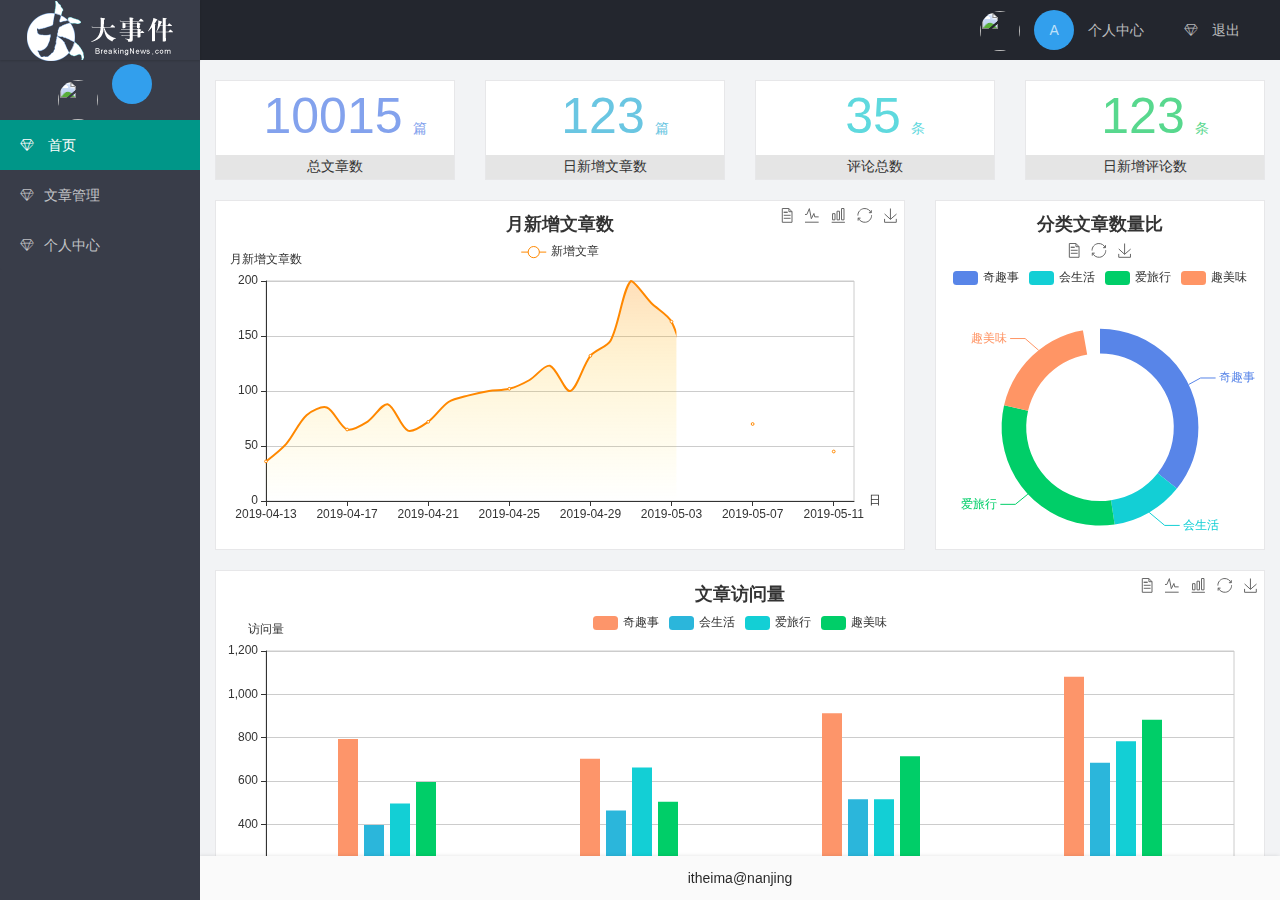
==== commit 5085a803: "完成主页个人信息渲染" ====
--- a/index.html
+++ b/index.html
@@ -36,7 +36,7 @@
                     <a href="javascript:;">
                         <!-- <i class="layui-icon layui-icon-more-vertical"></i> -->
                         <i class="layui-icon layui-icon-diamond"></i>  
-                        退出
+                        <span id="exits">退出</span>
                     </a>
                 </li>
             </ul>
@@ -46,10 +46,10 @@
         <div class="layui-side layui-bg-black">
             <div class="layui-side-scroll">
                 <div class="userinfo">
-                    <img src="//tva1.sinaimg.cn/crop.0.0.118.118.180/5db11ff4gw1e77d3nqrv8j203b03cweg.jpg"
+                    <img src=""
                         class="layui-nav-img">
-                        <span class="text-avatar">A</span>
-                        <span>欢迎 ***</span>
+                        <span class="text-avatar"></span>
+                        <span id="welcome"></span>
                 </div>
                 <ul class="layui-nav layui-nav-tree " lay-filter="test" lay-shrink="all" >
                     <li class="layui-nav-item layui-this">
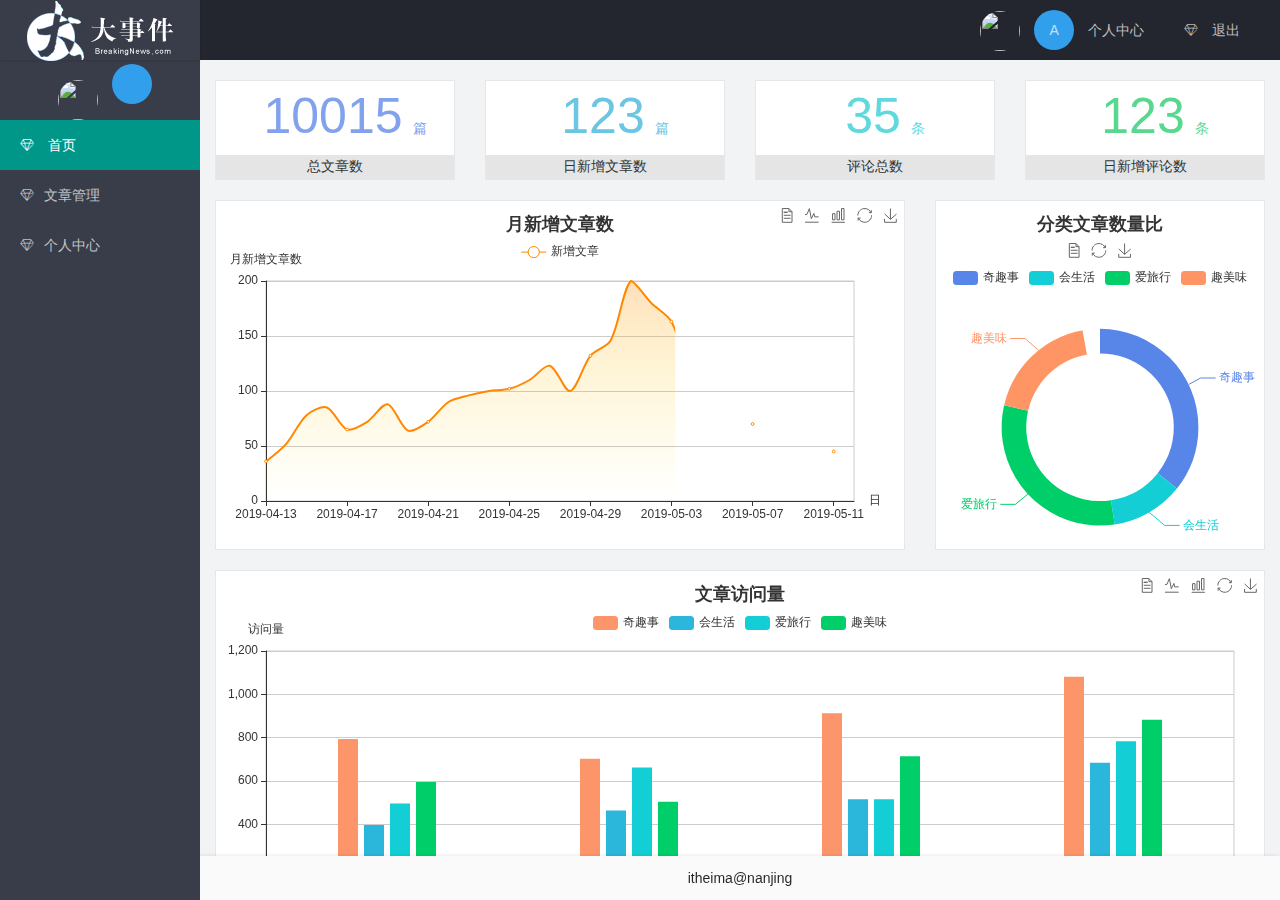
==== commit afd22b65: "bf_userinfo" ====
--- a/index.html
+++ b/index.html
@@ -27,7 +27,7 @@
                         个人中心
                     </a>
                     <dl class="layui-nav-child">
-                        <dd><a href="">基本资料</a></dd>
+                        <dd><a href="./user/user_info.html" target="fm">基本资料</a></dd>
                         <dd><a href="">更换头像</a></dd>
                         <dd><a href="">重置密码</a></dd>
                     </dl>
@@ -76,7 +76,7 @@
                         <a href="javascript:;">
                             <i class="layui-icon layui-icon-diamond"></i>个人中心</a>
                         <dl class="layui-nav-child">
-                            <dd><a href="javascript:;">
+                            <dd><a href="./user/user_info.html" target="fm">
                                 <i class="layui-icon layui-icon-diamond"></i>  基本资料</a></dd>
                             <dd><a href="javascript:;">
                                 <i class="layui-icon layui-icon-diamond"></i>  更换头像</a></dd>
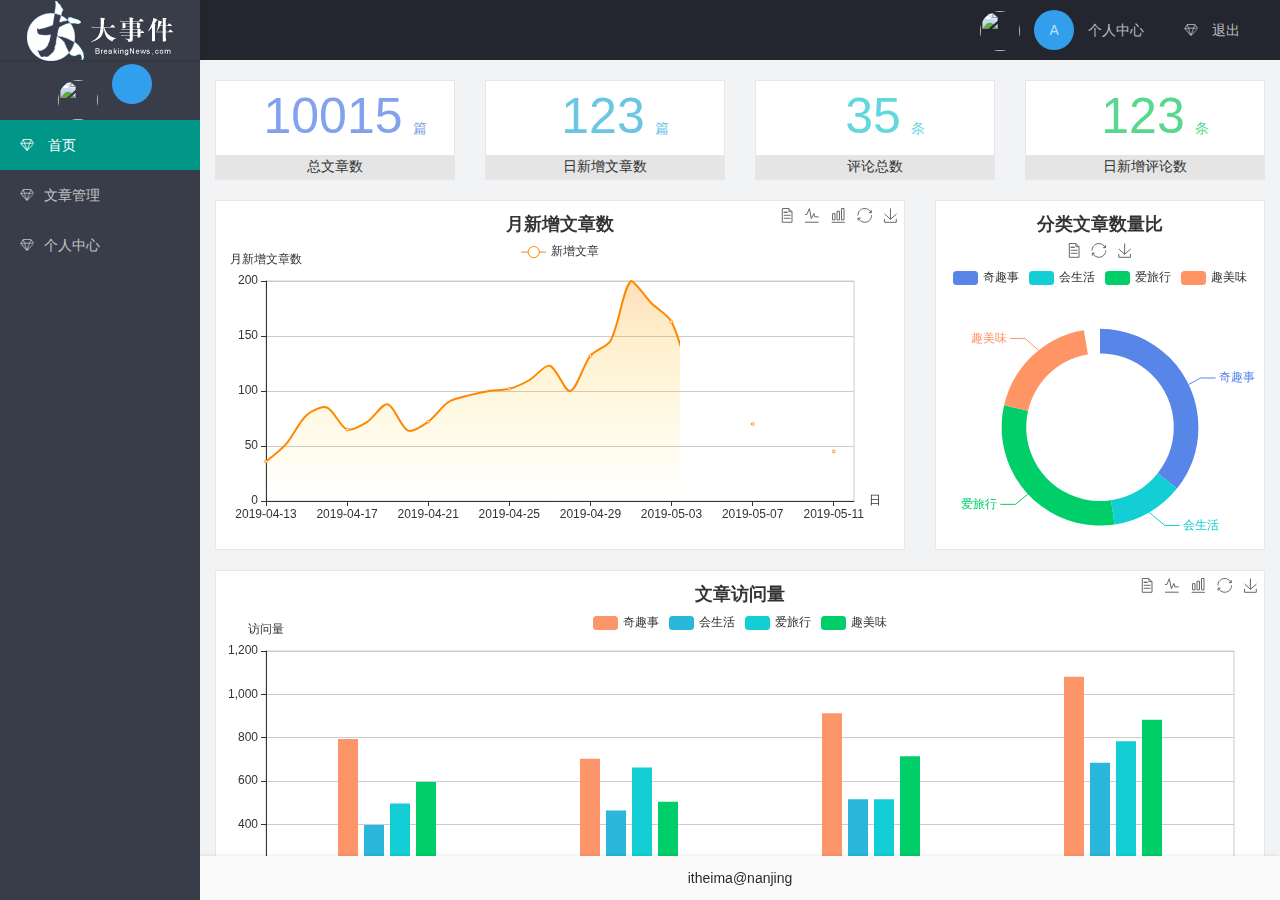
==== commit 1894559f: "user_atavar" ====
--- a/index.html
+++ b/index.html
@@ -78,9 +78,9 @@
                         <dl class="layui-nav-child">
                             <dd><a href="./user/user_info.html" target="fm">
                                 <i class="layui-icon layui-icon-diamond"></i>  基本资料</a></dd>
-                            <dd><a href="javascript:;">
-                                <i class="layui-icon layui-icon-diamond"></i>  更换头像</a></dd>
-                            <dd><a href="javascript:;">
+                            <dd><a href="./user/user_atavar.html" target="fm">
+                                <i class="layui-icon layui-icon-diamond" ></i>  更换头像</a></dd>
+                            <dd><a href="./user/user_pwd.html" target="fm">
                                 <i class="layui-icon layui-icon-diamond"></i>  重置密码</a></dd>
                         </dl>
                     </li>
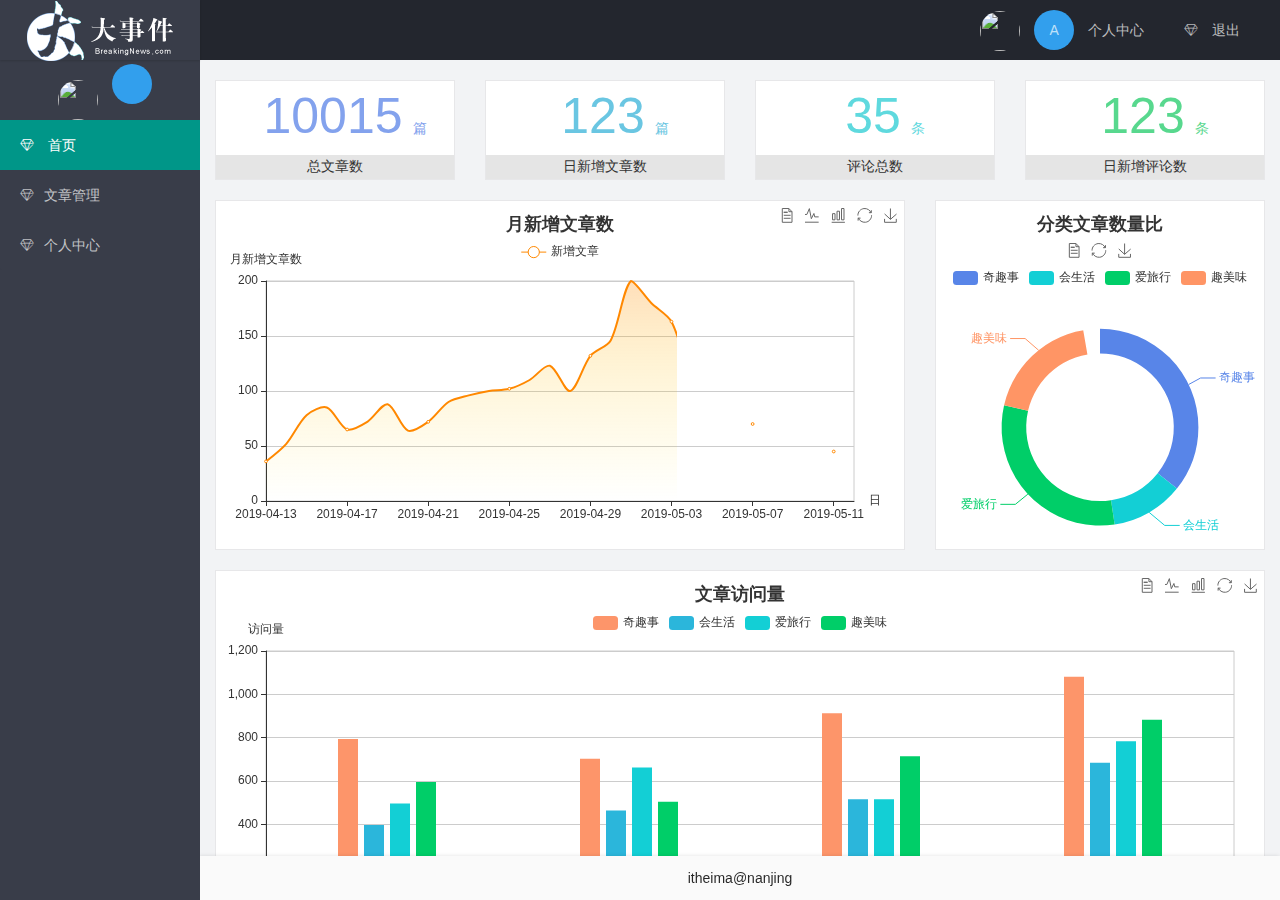
==== commit be37a779: "bf_artcate" ====
--- a/index.html
+++ b/index.html
@@ -63,7 +63,7 @@
                         <a class="" href="javascript:;">
                             <i class="layui-icon layui-icon-diamond"></i>文章管理</a>
                         <dl class="layui-nav-child ">
-                            <dd><a href="javascript:;">
+                            <dd><a href="./art/art_cate.html" target="fm">
                                 <i class="layui-icon layui-icon-diamond"></i>  文章类别</a></dd>
                             <dd><a href="javascript:;">
                                 <i class="layui-icon layui-icon-diamond"></i>  文章列表</a></dd>
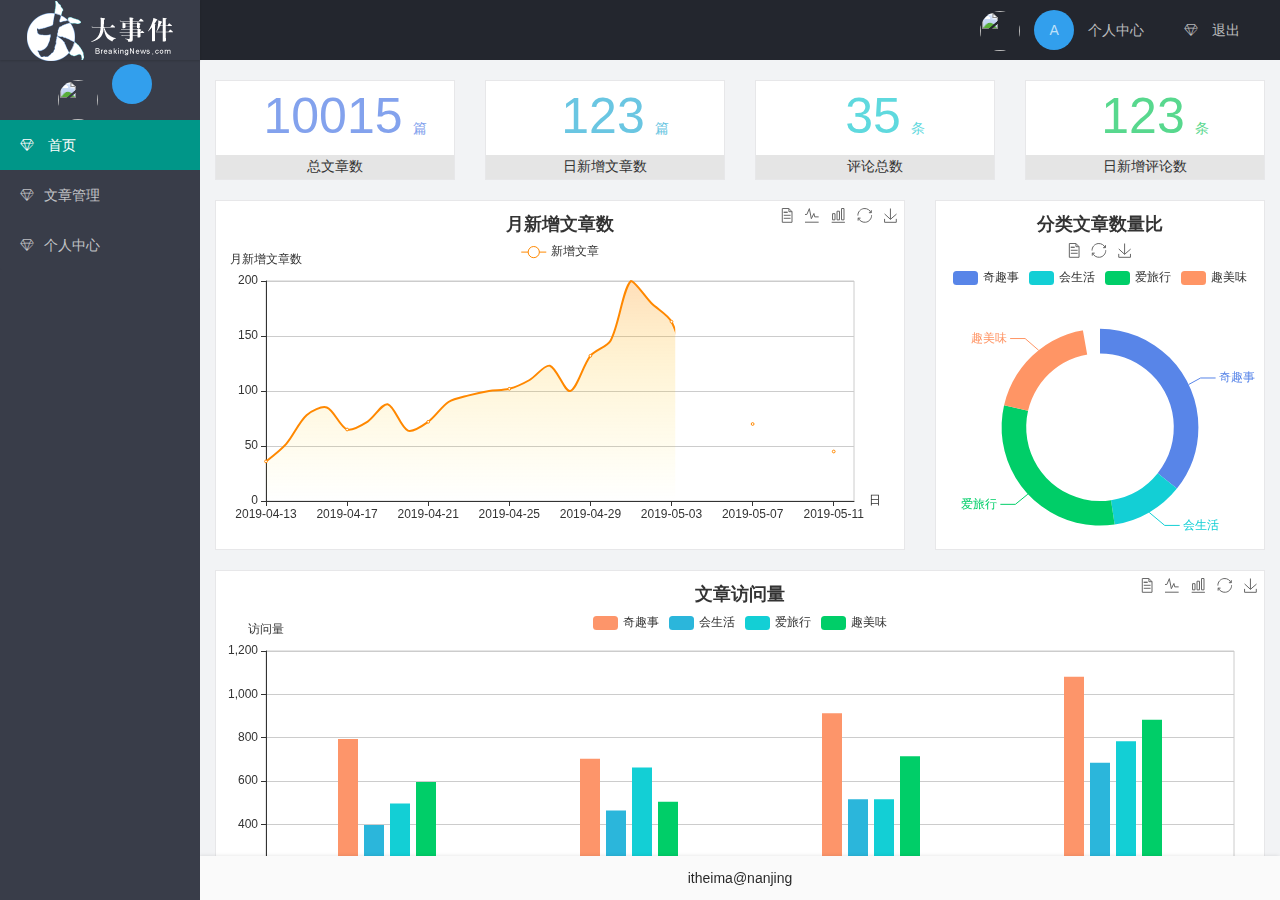
==== commit 1c4e2e90: "完成文章部分的整体开发，还剩下一个bug待优化--文章列表编辑跳转问题" ====
--- a/index.html
+++ b/index.html
@@ -17,13 +17,13 @@
                 <img src="./assets/images/logo.png" alt="">
             </div>
             <!-- 头部区域（可配合layui 已有的水平导航） -->
-            
+
             <ul class="layui-nav layui-layout-right">
                 <li class="layui-nav-item layui-hide layui-show-md-inline-block">
                     <a href="javascript:;" class="userinfo">
                         <img src="//tva1.sinaimg.cn/crop.0.0.118.118.180/5db11ff4gw1e77d3nqrv8j203b03cweg.jpg"
                             class="layui-nav-img">
-                            <span class="text-avatar">A</span>
+                        <span class="text-avatar">A</span>
                         个人中心
                     </a>
                     <dl class="layui-nav-child">
@@ -35,7 +35,7 @@
                 <li class="layui-nav-item" lay-header-event="menuRight" lay-unselect>
                     <a href="javascript:;">
                         <!-- <i class="layui-icon layui-icon-more-vertical"></i> -->
-                        <i class="layui-icon layui-icon-diamond"></i>  
+                        <i class="layui-icon layui-icon-diamond"></i>
                         <span id="exits">退出</span>
                     </a>
                 </li>
@@ -46,29 +46,28 @@
         <div class="layui-side layui-bg-black">
             <div class="layui-side-scroll">
                 <div class="userinfo">
-                    <img src=""
-                        class="layui-nav-img">
-                        <span class="text-avatar"></span>
-                        <span id="welcome"></span>
+                    <img src="" class="layui-nav-img">
+                    <span class="text-avatar"></span>
+                    <span id="welcome"></span>
                 </div>
-                <ul class="layui-nav layui-nav-tree " lay-filter="test" lay-shrink="all" >
+                <ul class="layui-nav layui-nav-tree " lay-filter="test" lay-shrink="all">
                     <li class="layui-nav-item layui-this">
-                        
+
                         <a href="./home/dashboard.html" target="fm">
-                            <i class="layui-icon layui-icon-diamond"></i>  首页</a>
+                            <i class="layui-icon layui-icon-diamond"></i> 首页</a>
                     </li>
                     <!-- 文章管理 -->
                     <li class="layui-nav-item ">
-                        
+
                         <a class="" href="javascript:;">
                             <i class="layui-icon layui-icon-diamond"></i>文章管理</a>
                         <dl class="layui-nav-child ">
                             <dd><a href="./art/art_cate.html" target="fm">
-                                <i class="layui-icon layui-icon-diamond"></i>  文章类别</a></dd>
-                            <dd><a href="javascript:;">
-                                <i class="layui-icon layui-icon-diamond"></i>  文章列表</a></dd>
-                            <dd><a href="javascript:;">
-                                <i class="layui-icon layui-icon-diamond"></i>  发布文章</a></dd>
+                                    <i class="layui-icon layui-icon-diamond"></i> 文章类别</a></dd>
+                            <dd><a href="./art/art_list.html" target="fm">
+                                    <i class="layui-icon layui-icon-diamond"></i> 文章列表</a></dd>
+                            <dd><a href="./art/art_pub.html" target="fm">
+                                    <i class="layui-icon layui-icon-diamond"></i> 发布文章</a></dd>
                         </dl>
                     </li>
                     <!-- 个人中心 -->
@@ -77,11 +76,11 @@
                             <i class="layui-icon layui-icon-diamond"></i>个人中心</a>
                         <dl class="layui-nav-child">
                             <dd><a href="./user/user_info.html" target="fm">
-                                <i class="layui-icon layui-icon-diamond"></i>  基本资料</a></dd>
+                                    <i class="layui-icon layui-icon-diamond"></i> 基本资料</a></dd>
                             <dd><a href="./user/user_atavar.html" target="fm">
-                                <i class="layui-icon layui-icon-diamond" ></i>  更换头像</a></dd>
+                                    <i class="layui-icon layui-icon-diamond"></i> 更换头像</a></dd>
                             <dd><a href="./user/user_pwd.html" target="fm">
-                                <i class="layui-icon layui-icon-diamond"></i>  重置密码</a></dd>
+                                    <i class="layui-icon layui-icon-diamond"></i> 重置密码</a></dd>
                         </dl>
                     </li>
                 </ul>
@@ -90,9 +89,9 @@
 
         <!-- 内容主体区域 -->
         <div class="layui-body">
-                <iframe name="fm" src="./home/dashboard.html" frameborder="0"></iframe>
+            <iframe name="fm" src="./home/dashboard.html" frameborder="0"></iframe>
         </div>
-`
+        `
         <div class="layui-footer">
             <!-- 底部固定区域 -->
             itheima@nanjing
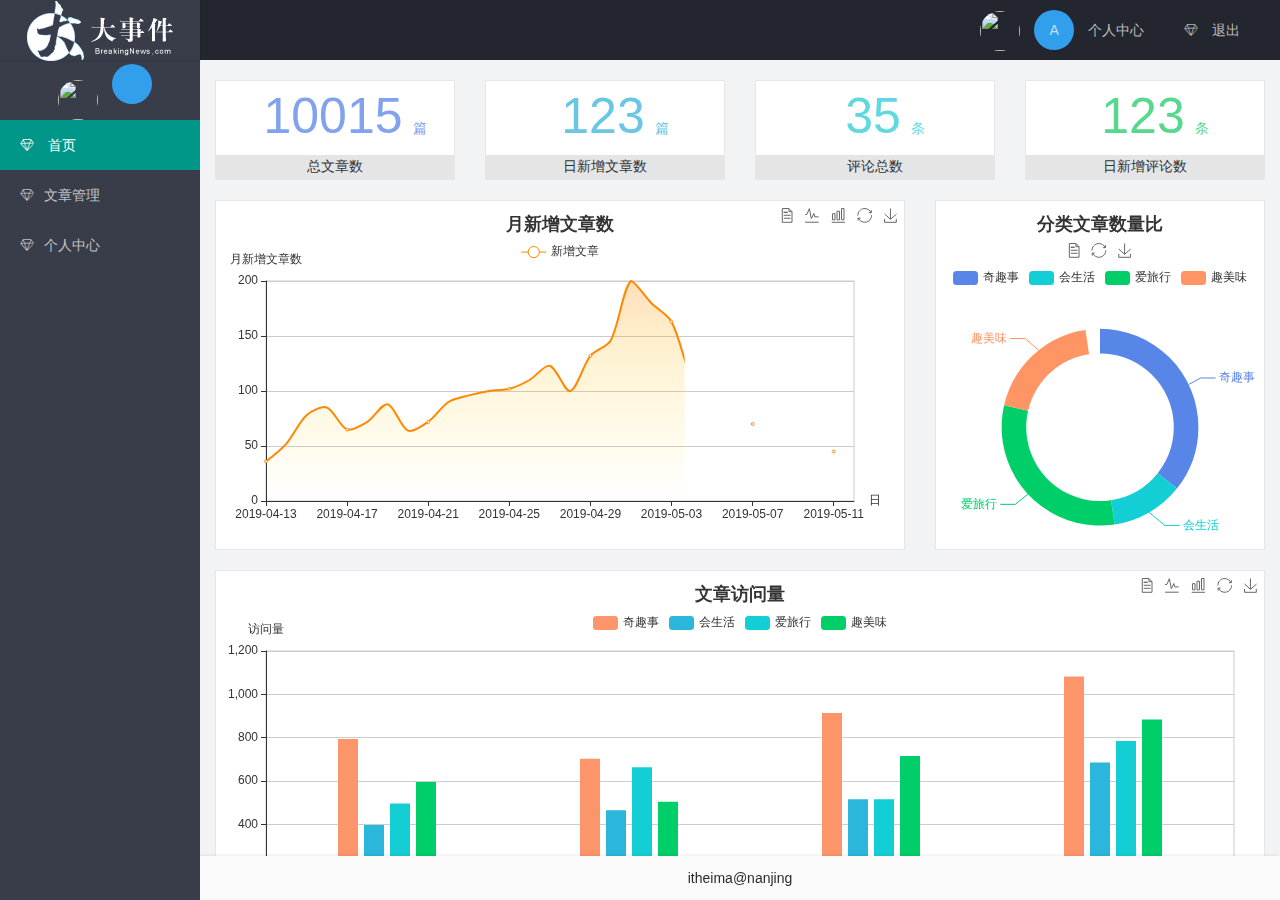
==== commit 70965e66: "完成跳转优化" ====
--- a/index.html
+++ b/index.html
@@ -66,7 +66,7 @@
                                     <i class="layui-icon layui-icon-diamond"></i> 文章类别</a></dd>
                             <dd><a href="./art/art_list.html" target="fm">
                                     <i class="layui-icon layui-icon-diamond"></i> 文章列表</a></dd>
-                            <dd><a href="./art/art_pub.html" target="fm">
+                            <dd><a href="./art/art_pub.html" target="fm" id="pub_btn">
                                     <i class="layui-icon layui-icon-diamond"></i> 发布文章</a></dd>
                         </dl>
                     </li>
@@ -91,7 +91,6 @@
         <div class="layui-body">
             <iframe name="fm" src="./home/dashboard.html" frameborder="0"></iframe>
         </div>
-        `
         <div class="layui-footer">
             <!-- 底部固定区域 -->
             itheima@nanjing
